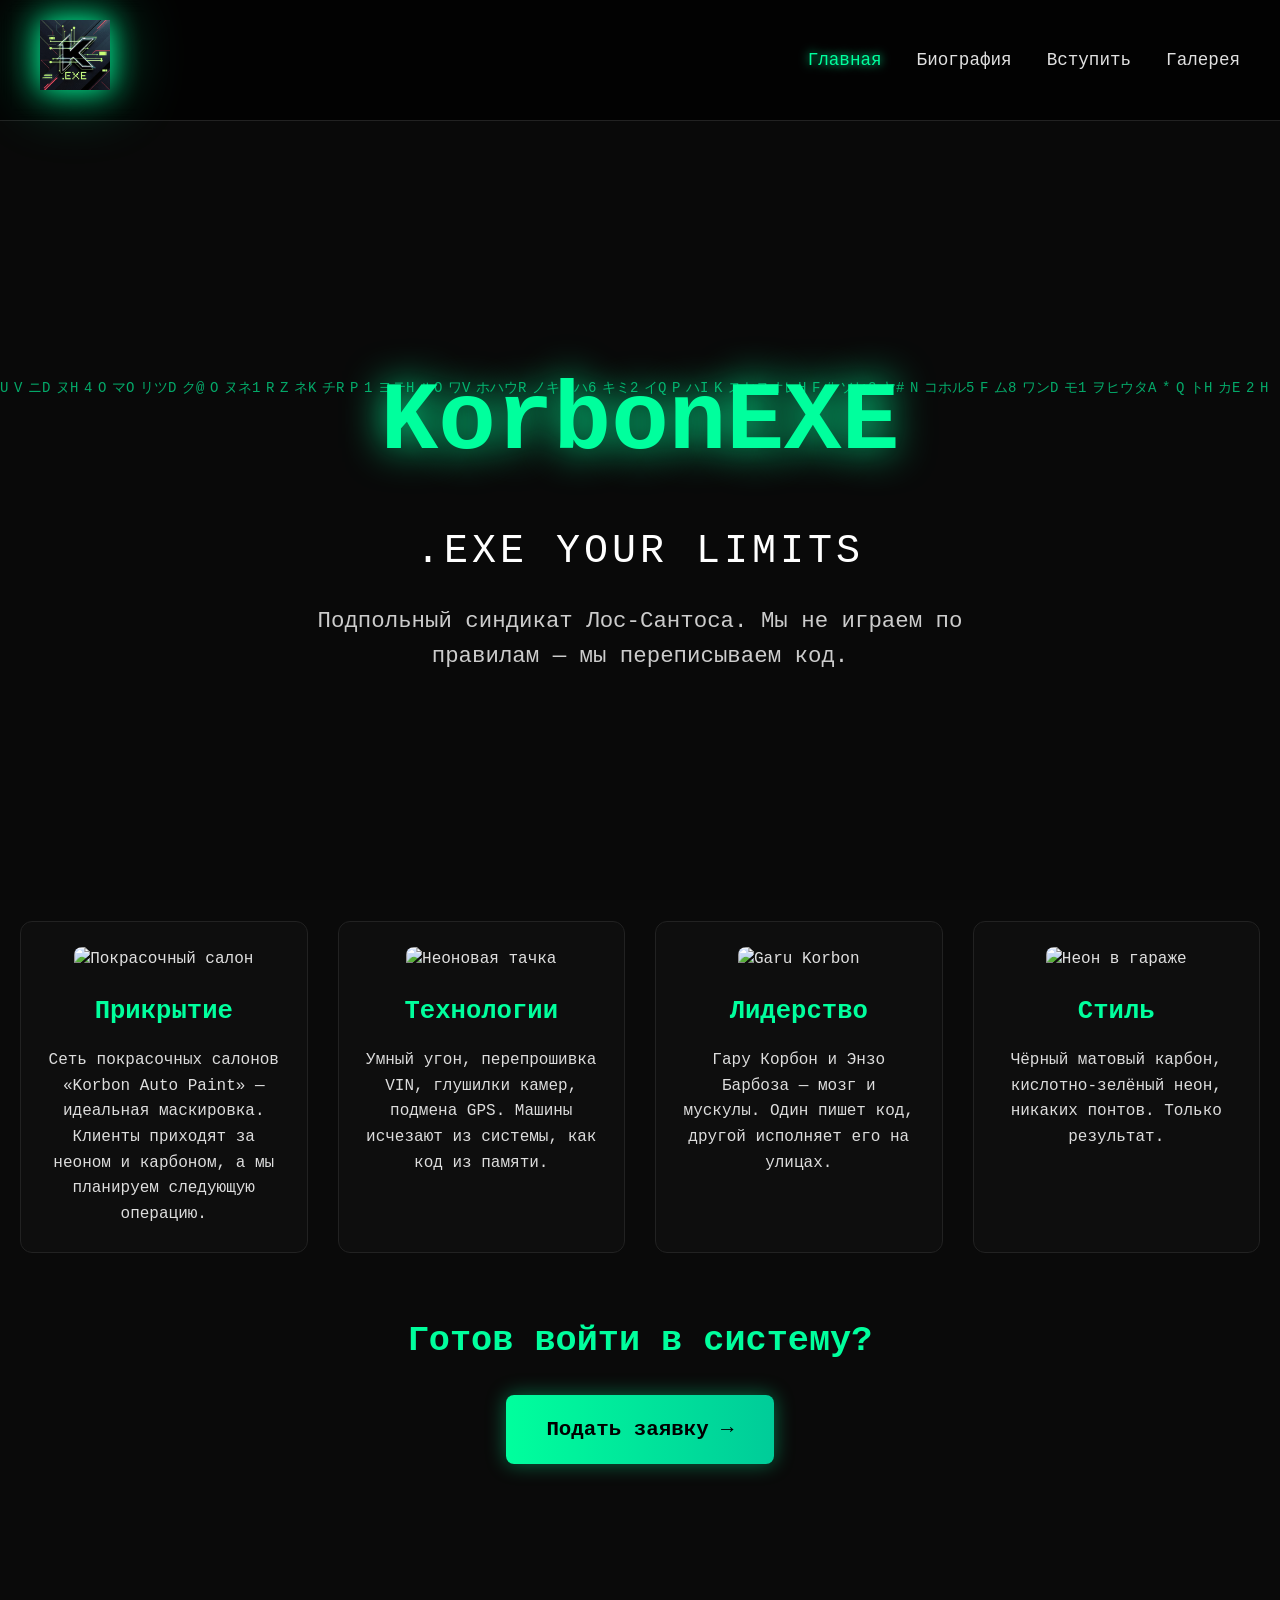
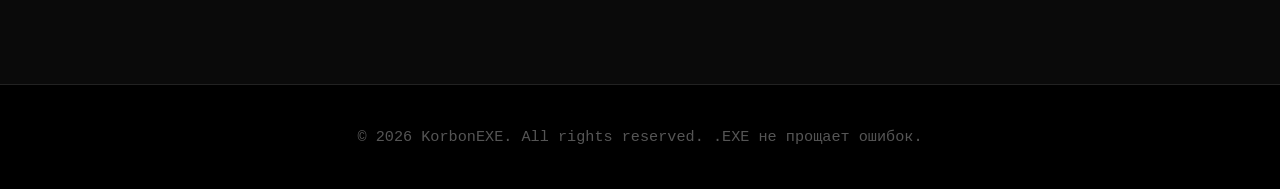
==== index.html @ c6afe2cf "Update index.html" ====
<!DOCTYPE html>
<html lang="ru">
<head>
  <meta charset="UTF-8">
  <meta name="viewport" content="width=device-width, initial-scale=1.0">
  <title>KorbonEXE — .EXE your limits</title>
  <link rel="stylesheet" href="style.css">
</head>
<body>
  <canvas id="matrix-canvas"></canvas>

  <header>
    <nav class="navbar">
      <div class="logo-container">
        <img src="logo.jpg" alt="KorbonEXE Logo">
      </div>
      <ul>
        <li><a href="index.html" class="active">Главная</a></li>
        <li><a href="about.html">Биография</a></li>
        <li><a href="join.html">Вступить</a></li>
        <li><a href="gallery.html">Галерея</a></li>
      </ul>
    </nav>
  </header>

  <!-- Hero секция с анимированным логотипом и слоганом -->
  <section class="hero">
    <div class="hero-content fade-in">
      <h1 class="hero-title">KorbonEXE</h1>
      <p class="hero-tagline">.EXE YOUR LIMITS</p>
      <p class="hero-subtitle">Подпольный синдикат Лос-Сантоса. Мы не играем по правилам — мы переписываем код.</p>
    </div>
  </section>

  <!-- Информационные блоки -->
  <section class="container main-info">
    <div class="info-grid">
      <div class="info-card fade-in">
        <img src="https://static.wikia.nocookie.net/gtawiki/images/7/77/LosSantosCustoms-GTAV-Interior01.jpg/revision/latest?cb=20150608134058" alt="Покрасочный салон" class="info-img">
        <h3>Прикрытие</h3>
        <p>Сеть покрасочных салонов «Korbon Auto Paint» — идеальная маскировка. Клиенты приходят за неоном и карбоном, а мы планируем следующую операцию.</p>
      </div>

      <div class="info-card fade-in">
        <img src="https://i.ytimg.com/vi/KUPeCj2IgzA/maxresdefault.jpg" alt="Неоновая тачка" class="info-img">
        <h3>Технологии</h3>
        <p>Умный угон, перепрошивка VIN, глушилки камер, подмена GPS. Машины исчезают из системы, как код из памяти.</p>
      </div>

      <div class="info-card fade-in">
        <img src="https://static.wikia.nocookie.net/gtawiki/images/2/2a/LesterCrest-GTAV.png/revision/latest?cb=20130516193052" alt="Garu Korbon" class="info-img">
        <h3>Лидерство</h3>
        <p>Гару Корбон и Энзо Барбоза — мозг и мускулы. Один пишет код, другой исполняет его на улицах.</p>
      </div>

      <div class="info-card fade-in">
        <img src="https://img.gta5-mods.com/q95/images/custom-neons/520b08-GTA5_2015-08-30_18-36-43-91.jpg" alt="Неон в гараже" class="info-img">
        <h3>Стиль</h3>
        <p>Чёрный матовый карбон, кислотно-зелёный неон, никаких понтов. Только результат.</p>
      </div>
    </div>

    <div class="call-to-action fade-in">
      <h3>Готов войти в систему?</h3>
      <a href="join.html" class="cta-btn">Подать заявку →</a>
    </div>
  </section>

  <footer>
    <p>© 2026 KorbonEXE. All rights reserved. .EXE не прощает ошибок.</p>
  </footer>

  <script src="script.js"></script>
</body>
</html>
---- style.css ----
:root {
  --bg: #0a0a0a;
  --card: #111111;
  --text: #e0e0e0;
  --accent: #00ff9d;
  --danger: #ff2d55;
  --border: #222;
}

* {
  margin: 0;
  padding: 0;
  box-sizing: border-box;
}

body {
  background: var(--bg);
  color: var(--text);
  font-family: 'Courier New', Courier, monospace;
  line-height: 1.6;
  min-height: 100vh;
  overflow-x: hidden;
  position: relative;
}

#matrix-canvas {
  position: fixed;
  top: 0; left: 0;
  width: 100%;
  height: 100%;
  z-index: -2;
  opacity: 0.65;
  pointer-events: none;
}

/* Навигация */
.navbar {
  display: flex;
  justify-content: space-between;
  align-items: center;
  padding: 20px 40px;
  background: rgba(0,0,0,0.75);
  border-bottom: 1px solid var(--border);
  position: sticky;
  top: 0;
  z-index: 100;
  backdrop-filter: blur(8px);
}

.logo-container img {
  height: 70px;
  width: auto;
  filter: drop-shadow(0 0 15px #00ff9d) drop-shadow(0 0 30px rgba(0,255,157,0.4));
}

.navbar ul {
  list-style: none;
  display: flex;
  gap: 35px;
}

.navbar a {
  color: var(--text);
  text-decoration: none;
  font-size: 1.1rem;
}

.navbar a:hover,
.navbar a.active {
  color: var(--accent);
  text-shadow: 0 0 10px var(--accent);
}

/* Hero (главная страница) */
.hero {
  text-align: center;
  padding: 180px 20px 120px;
  min-height: 80vh;
  display: flex;
  align-items: center;
  justify-content: center;
}

.hero-content {
  max-width: 900px;
}

.hero-title {
  font-size: 6rem;
  color: var(--accent);
  text-shadow: 0 0 40px var(--accent);
  margin-bottom: 20px;
  animation: glowPulse 4s ease-in-out infinite;
}

.hero-tagline {
  font-size: 2.5rem;
  color: #fff;
  margin-bottom: 20px;
  letter-spacing: 4px;
}

.hero-subtitle {
  font-size: 1.4rem;
  color: #ccc;
  max-width: 700px;
  margin: 0 auto;
}

/* Информационные карточки (главная) */
.main-info {
  padding: 80px 20px;
}

.info-grid {
  display: grid;
  grid-template-columns: repeat(auto-fit, minmax(280px, 1fr));
  gap: 30px;
  margin-bottom: 60px;
}

.info-card {
  background: rgba(17,17,17,0.7);
  border-radius: 12px;
  padding: 25px;
  border: 1px solid #222;
  text-align: center;
  transition: all 0.4s ease;
}

.info-card:hover {
  transform: translateY(-15px);
  box-shadow: 0 20px 50px rgba(0,255,157,0.2);
  border-color: var(--accent);
}

.info-img {
  width: 100%;
  height: 180px;
  object-fit: cover;
  border-radius: 8px;
  margin-bottom: 20px;
  transition: all 0.4s ease;
}

.info-card:hover .info-img {
  transform: scale(1.08);
  box-shadow: 0 0 25px rgba(0,255,157,0.4);
}

.info-card h3 {
  color: var(--accent);
  margin-bottom: 15px;
  font-size: 1.6rem;
}

.info-card p {
  color: #ddd;
  font-size: 1rem;
}

/* Кнопка призыва к действию */
.call-to-action {
  text-align: center;
  margin: 60px 0;
}

.call-to-action h3 {
  font-size: 2.2rem;
  margin-bottom: 25px;
  color: var(--accent);
}

.cta-btn {
  display: inline-block;
  padding: 18px 40px;
  background: linear-gradient(90deg, var(--accent), #00cc99);
  color: #000;
  font-size: 1.3rem;
  font-weight: bold;
  border-radius: 8px;
  text-decoration: none;
  transition: all 0.4s ease;
  box-shadow: 0 0 20px rgba(0,255,157,0.4);
}

.cta-btn:hover {
  transform: translateY(-5px);
  box-shadow: 0 0 40px rgba(0,255,157,0.7);
}

/* Биография (about.html) */
.bio-wrapper {
  background: rgba(0, 0, 0, 0.82);
  backdrop-filter: blur(10px);
  padding: 50px;
  border-radius: 16px;
  border: 1px solid rgba(0, 255, 157, 0.12);
  box-shadow: 0 15px 50px rgba(0, 0, 0, 0.9);
  margin: 40px 0;
}

/* Фото персонажей с анимацией */
.character-img {
  float: right;
  margin: 0 0 20px 25px;
  width: 220px;
  border-radius: 10px;
  border: 2px solid #222;
  box-shadow: 0 0 20px rgba(0,255,157,0.25);
  transition: all 0.4s ease;
}

.character-img:hover {
  transform: scale(1.08) rotate(2deg);
  box-shadow: 0 0 40px rgba(0,255,157,0.6);
  border-color: var(--accent);
}

.character-img.small {
  width: 140px;
  margin: 0 15px 15px 0;
  float: none;
  display: block;
  margin: 15px auto;
}

/* Сетка команды */
.team-grid {
  display: grid;
  grid-template-columns: repeat(auto-fit, minmax(220px, 1fr));
  gap: 30px;
  margin: 40px 0;
}

.team-member {
  text-align: center;
  background: rgba(17,17,17,0.6);
  padding: 20px;
  border-radius: 10px;
  border: 1px solid #222;
  transition: all 0.3s ease;
}

.team-member:hover {
  transform: translateY(-8px);
  box-shadow: 0 15px 40px rgba(0,255,157,0.2);
  border-color: var(--accent);
}

/* Форма (join.html) */
.join-section {
  padding: 80px 20px;
  max-width: 900px;
}

.join-header {
  text-align: center;
  margin-bottom: 50px;
}

.join-header h2 {
  font-size: 3.2rem;
  margin-bottom: 15px;
}

.subtitle {
  font-size: 1.3rem;
  color: #aaa;
  max-width: 700px;
  margin: 0 auto;
}

.join-requirements {
  background: rgba(17,17,17,0.6);
  padding: 25px;
  border-radius: 10px;
  border: 1px solid #222;
  margin-bottom: 40px;
}

.join-requirements h3 {
  color: var(--accent);
  margin-bottom: 15px;
}

.join-requirements ul {
  list-style: none;
  padding-left: 0;
}

.join-requirements li {
  margin: 10px 0;
  padding-left: 25px;
  position: relative;
}

.join-requirements li::before {
  content: "→";
  color: var(--accent);
  position: absolute;
  left: 0;
}

.enhanced-form {
  background: linear-gradient(135deg, #0f0f0f 0%, #0a0a0a 100%);
  padding: 45px;
  border-radius: 12px;
  border: 1px solid #1a1a1a;
  box-shadow: 0 15px 40px rgba(0,0,0,0.7);
  max-width: 700px;
  margin: 40px auto;
}

.form-group {
  margin-bottom: 45px;
  transition: all 0.3s ease;
}

.form-group:hover {
  background: rgba(0,255,157,0.03);
  border-radius: 8px;
  padding: 10px;
  box-shadow: 0 0 15px rgba(0,255,157,0.1);
}

.form-group label {
  display: block;
  margin-bottom: 10px;
  color: #aaa;
  font-size: 1.05rem;
  font-weight: bold;
  transition: all 0.3s ease;
}

.form-group:hover label {
  color: var(--accent);
  text-shadow: 0 0 8px rgba(0,255,157,0.5);
}

.form-group input,
.form-group textarea,
.form-group select {
  width: 100%;
  padding: 14px 16px;
  background: #0d0d0d;
  border: 1px solid #222;
  border-radius: 6px;
  color: var(--text);
  font-size: 1.05rem;
}

.form-group input:focus,
.form-group textarea:focus,
.form-group select:focus {
  border-color: var(--accent);
  box-shadow: 0 0 0 3px rgba(0,255,157,0.2);
  background: #111;
}

.submit-btn {
  width: 100%;
  padding: 16px;
  background: linear-gradient(90deg, var(--accent), #00cc99);
  color: #000;
  border: none;
  border-radius: 8px;
  font-size: 1.2rem;
  font-weight: bold;
  cursor: pointer;
  display: flex;
  align-items: center;
  justify-content: center;
  gap: 12px;
}

.captcha-group {
  margin: 30px 0;
  text-align: center;
}

.form-message {
  margin-top: 20px;
  padding: 15px;
  border-radius: 8px;
  text-align: center;
  font-weight: bold;
}

.form-message.success {
  background: rgba(0,255,157,0.15);
  color: #00ff9d;
  border: 1px solid #00ff9d;
}

.form-message.error {
  background: rgba(255,45,85,0.15);
  color: #ff2d55;
  border: 1px solid #ff2d55;
}

.hidden {
  display: none;
}

/* Footer */
footer {
  text-align: center;
  padding: 40px 20px;
  background: #000;
  border-top: 1px solid var(--border);
  margin-top: 80px;
  color: #555;
  font-size: 0.95rem;
  position: relative;
  z-index: 5;
}

/* Анимации */
@keyframes glowPulse {
  0%, 100% { text-shadow: 0 0 30px var(--accent); }
  50% { text-shadow: 0 0 60px var(--accent), 0 0 80px rgba(0,255,157,0.6); }
}

.fade-in {
  opacity: 0;
  transform: translateY(30px);
  transition: opacity 0.9s ease-out, transform 0.9s ease-out;
}

.fade-in.visible {
  opacity: 1;
  transform: translateY(0);
}
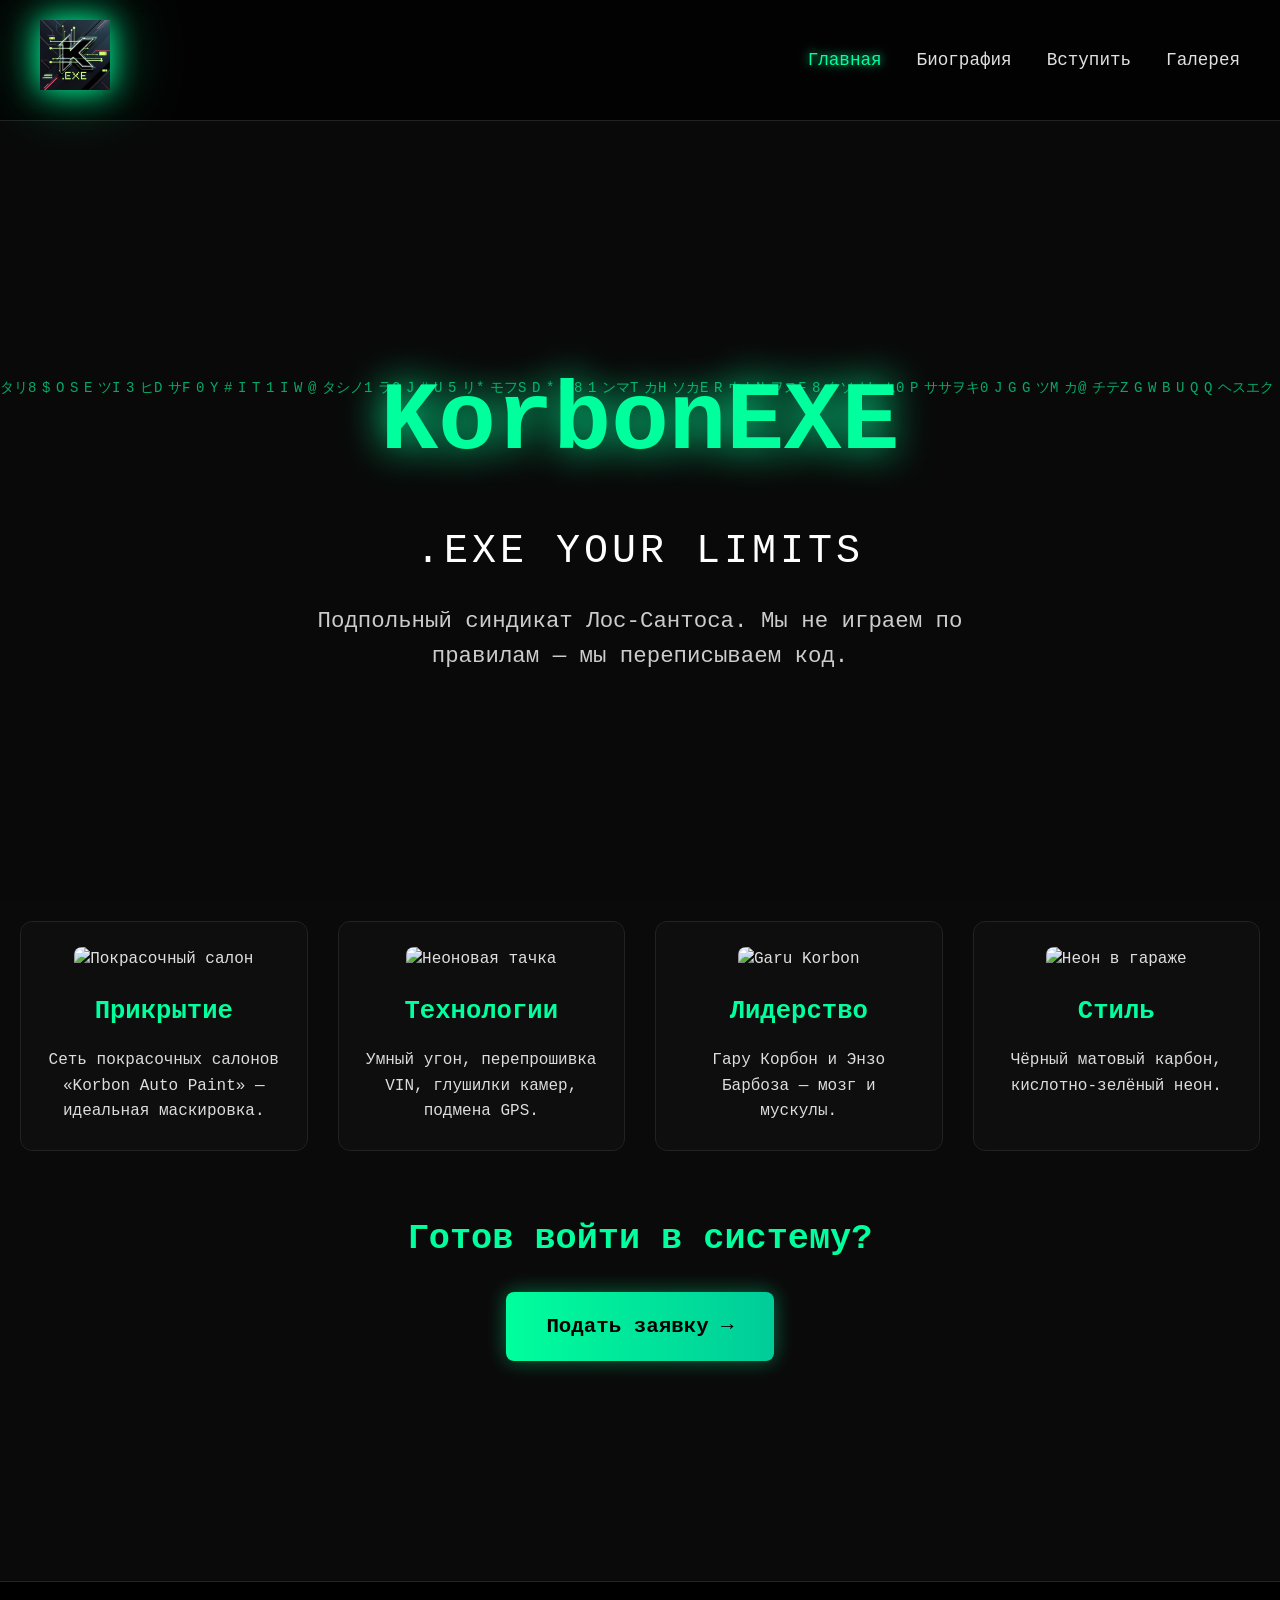
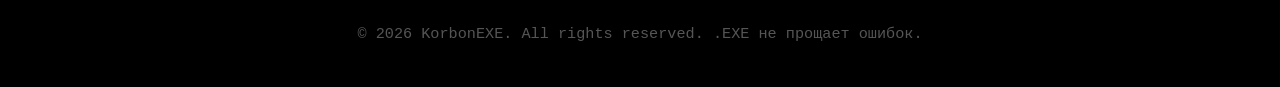
==== commit aa62d455: "Update index.html" ====
--- a/index.html
+++ b/index.html
@@ -4,6 +4,7 @@
   <meta charset="UTF-8">
   <meta name="viewport" content="width=device-width, initial-scale=1.0">
   <title>KorbonEXE — .EXE your limits</title>
+  <link rel="icon" href="/favicon.ico" type="image/x-icon">
   <link rel="stylesheet" href="style.css">
 </head>
 <body>
@@ -12,7 +13,7 @@
   <header>
     <nav class="navbar">
       <div class="logo-container">
-        <img src="logo.jpg" alt="KorbonEXE Logo">
+        <img src="/logo.jpg" alt="KorbonEXE">
       </div>
       <ul>
         <li><a href="index.html" class="active">Главная</a></li>
@@ -23,7 +24,6 @@
     </nav>
   </header>
 
-  <!-- Hero секция с анимированным логотипом и слоганом -->
   <section class="hero">
     <div class="hero-content fade-in">
       <h1 class="hero-title">KorbonEXE</h1>
@@ -32,31 +32,30 @@
     </div>
   </section>
 
-  <!-- Информационные блоки -->
   <section class="container main-info">
     <div class="info-grid">
       <div class="info-card fade-in">
         <img src="https://static.wikia.nocookie.net/gtawiki/images/7/77/LosSantosCustoms-GTAV-Interior01.jpg/revision/latest?cb=20150608134058" alt="Покрасочный салон" class="info-img">
         <h3>Прикрытие</h3>
-        <p>Сеть покрасочных салонов «Korbon Auto Paint» — идеальная маскировка. Клиенты приходят за неоном и карбоном, а мы планируем следующую операцию.</p>
+        <p>Сеть покрасочных салонов «Korbon Auto Paint» — идеальная маскировка.</p>
       </div>
 
       <div class="info-card fade-in">
         <img src="https://i.ytimg.com/vi/KUPeCj2IgzA/maxresdefault.jpg" alt="Неоновая тачка" class="info-img">
         <h3>Технологии</h3>
-        <p>Умный угон, перепрошивка VIN, глушилки камер, подмена GPS. Машины исчезают из системы, как код из памяти.</p>
+        <p>Умный угон, перепрошивка VIN, глушилки камер, подмена GPS.</p>
       </div>
 
       <div class="info-card fade-in">
         <img src="https://static.wikia.nocookie.net/gtawiki/images/2/2a/LesterCrest-GTAV.png/revision/latest?cb=20130516193052" alt="Garu Korbon" class="info-img">
         <h3>Лидерство</h3>
-        <p>Гару Корбон и Энзо Барбоза — мозг и мускулы. Один пишет код, другой исполняет его на улицах.</p>
+        <p>Гару Корбон и Энзо Барбоза — мозг и мускулы.</p>
       </div>
 
       <div class="info-card fade-in">
         <img src="https://img.gta5-mods.com/q95/images/custom-neons/520b08-GTA5_2015-08-30_18-36-43-91.jpg" alt="Неон в гараже" class="info-img">
         <h3>Стиль</h3>
-        <p>Чёрный матовый карбон, кислотно-зелёный неон, никаких понтов. Только результат.</p>
+        <p>Чёрный матовый карбон, кислотно-зелёный неон.</p>
       </div>
     </div>
 
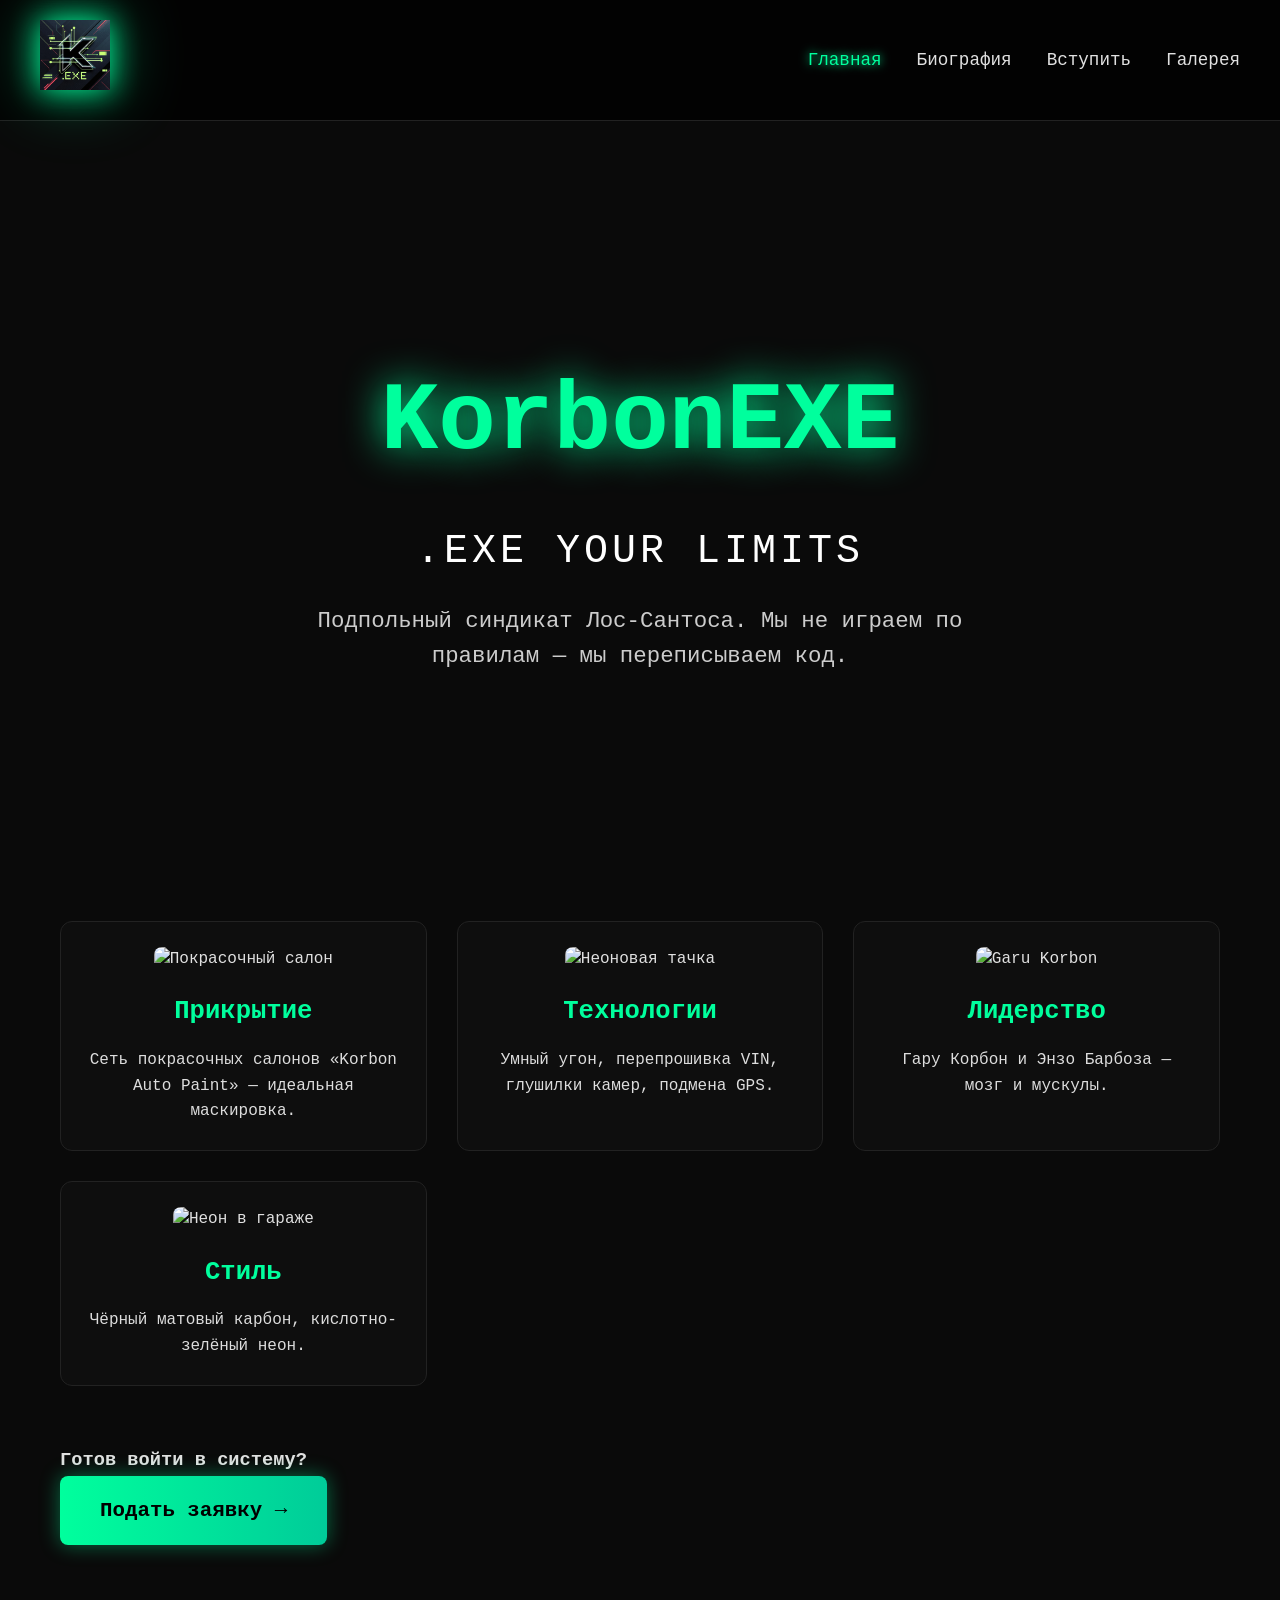
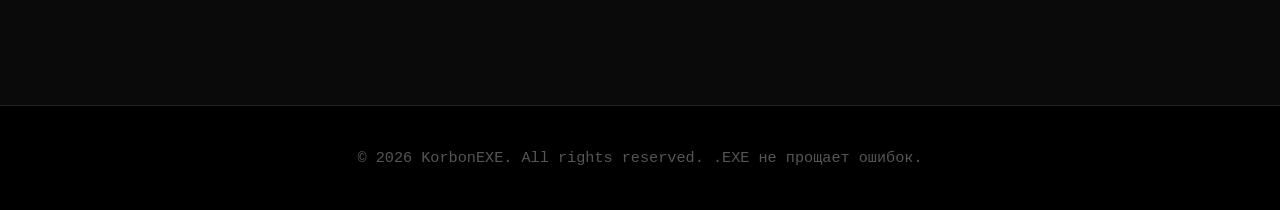
==== commit 64a8fb41: "Update index.html" ====
--- a/index.html
+++ b/index.html
@@ -4,7 +4,7 @@
   <meta charset="UTF-8">
   <meta name="viewport" content="width=device-width, initial-scale=1.0">
   <title>KorbonEXE — .EXE your limits</title>
-  <link rel="icon" href="/favicon.ico" type="image/x-icon">
+  <link rel="icon" href="favicon.ico" type="image/x-icon">
   <link rel="stylesheet" href="style.css">
 </head>
 <body>
@@ -13,7 +13,7 @@
   <header>
     <nav class="navbar">
       <div class="logo-container">
-        <img src="/logo.jpg" alt="KorbonEXE">
+        <img src="logo.jpg" alt="KorbonEXE">
       </div>
       <ul>
         <li><a href="index.html" class="active">Главная</a></li>
--- a/style.css
+++ b/style.css
@@ -51,6 +51,12 @@
   height: 70px;
   width: auto;
   filter: drop-shadow(0 0 15px #00ff9d) drop-shadow(0 0 30px rgba(0,255,157,0.4));
+  transition: all 0.4s ease;
+}
+
+.logo-container:hover img {
+  filter: drop-shadow(0 0 30px #00ff9d) drop-shadow(0 0 60px rgba(0,204,255,0.7));
+  transform: scale(1.05);
 }
 
 .navbar ul {
@@ -71,7 +77,25 @@
   text-shadow: 0 0 10px var(--accent);
 }
 
-/* Hero (главная страница) */
+/* Контент */
+.container {
+  max-width: 1200px;
+  margin: 0 auto;
+  padding: 0 25px;
+  position: relative;
+  z-index: 5;
+}
+
+h2 {
+  color: var(--accent);
+  font-size: 2.6rem;
+  margin: 50px 0 25px;
+  border-left: 6px solid var(--accent);
+  padding-left: 18px;
+  text-shadow: 0 0 15px rgba(0,255,157,0.4);
+}
+
+/* Hero (главная) */
 .hero {
   text-align: center;
   padding: 180px 20px 120px;
@@ -107,7 +131,7 @@
   margin: 0 auto;
 }
 
-/* Информационные карточки (главная) */
+/* Информационные карточки */
 .main-info {
   padding: 80px 20px;
 }
@@ -159,18 +183,7 @@
   font-size: 1rem;
 }
 
-/* Кнопка призыва к действию */
-.call-to-action {
-  text-align: center;
-  margin: 60px 0;
-}
-
-.call-to-action h3 {
-  font-size: 2.2rem;
-  margin-bottom: 25px;
-  color: var(--accent);
-}
-
+/* Кнопка призыва */
 .cta-btn {
   display: inline-block;
   padding: 18px 40px;
@@ -189,7 +202,7 @@
   box-shadow: 0 0 40px rgba(0,255,157,0.7);
 }
 
-/* Биография (about.html) */
+/* Биография */
 .bio-wrapper {
   background: rgba(0, 0, 0, 0.82);
   backdrop-filter: blur(10px);
@@ -200,7 +213,6 @@
   margin: 40px 0;
 }
 
-/* Фото персонажей с анимацией */
 .character-img {
   float: right;
   margin: 0 0 20px 25px;
@@ -225,7 +237,6 @@
   margin: 15px auto;
 }
 
-/* Сетка команды */
 .team-grid {
   display: grid;
   grid-template-columns: repeat(auto-fit, minmax(220px, 1fr));
@@ -248,7 +259,7 @@
   border-color: var(--accent);
 }
 
-/* Форма (join.html) */
+/* Форма */
 .join-section {
   padding: 80px 20px;
   max-width: 900px;
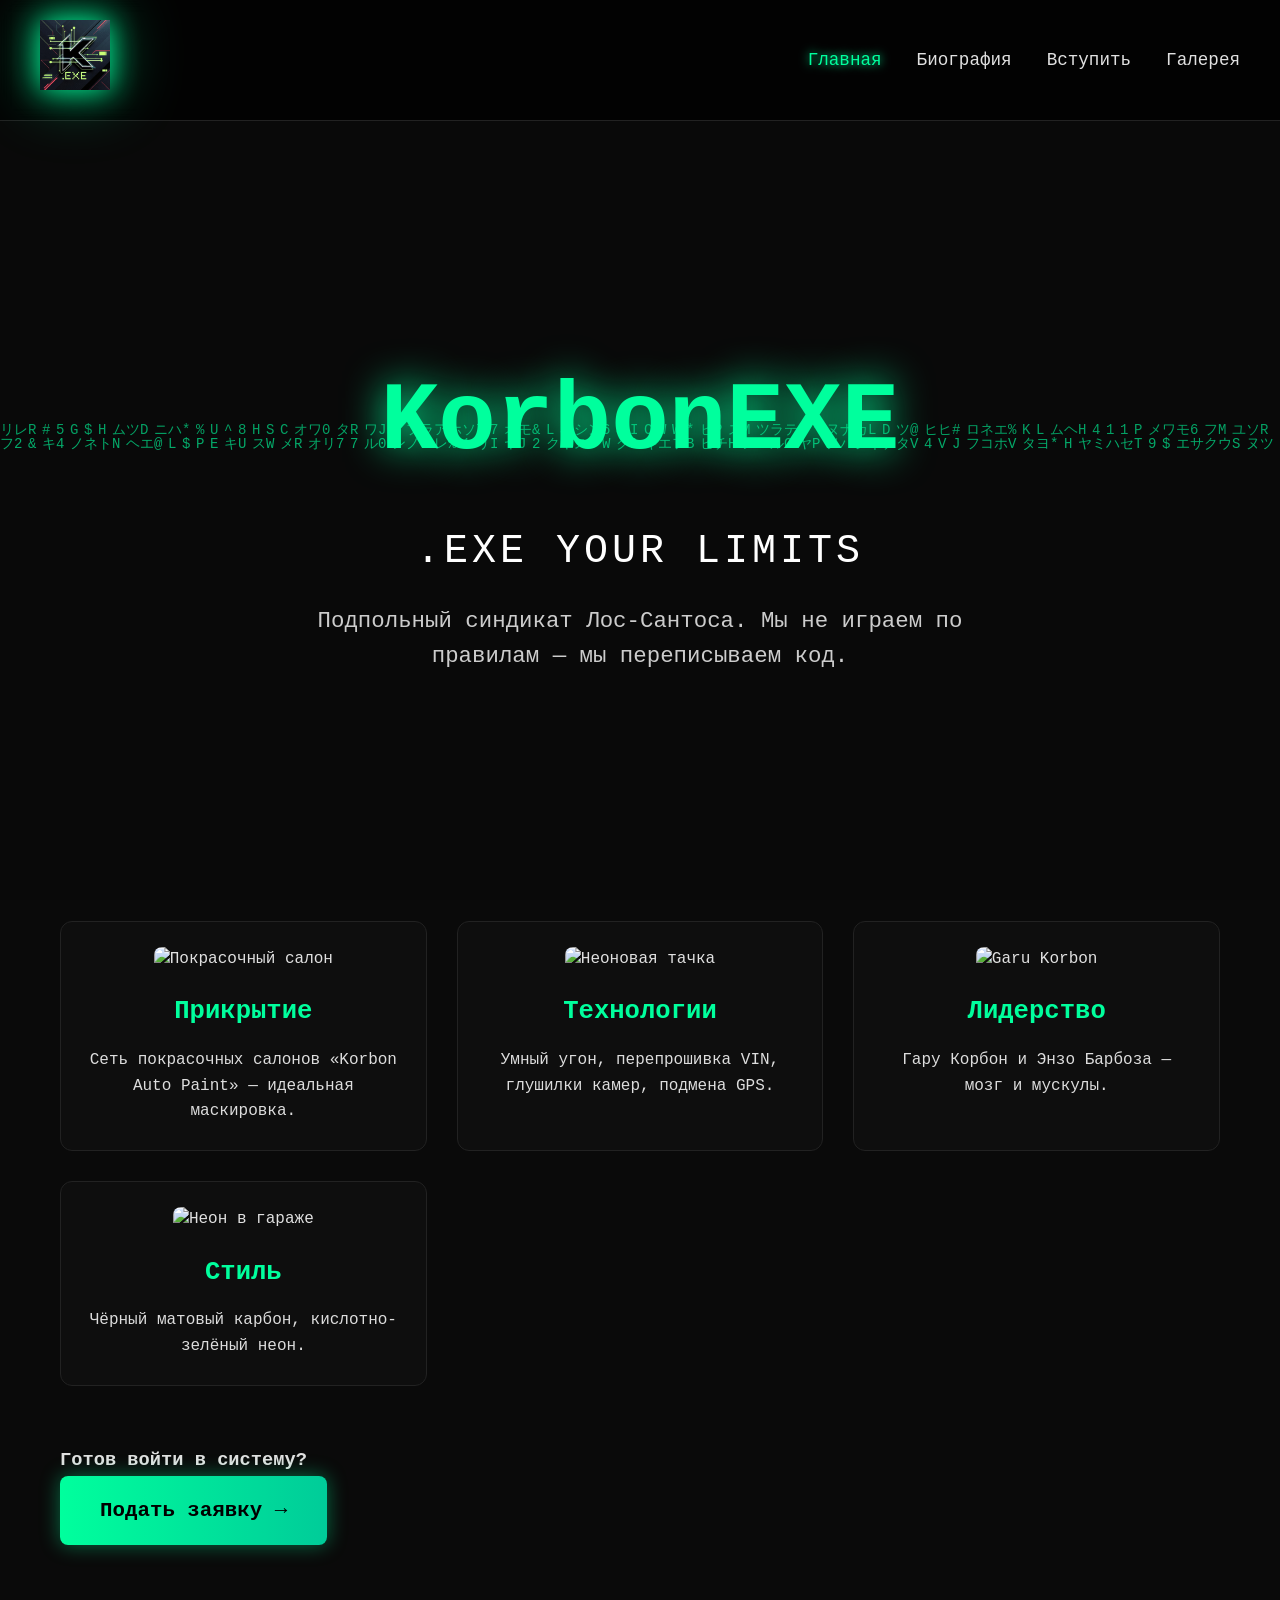
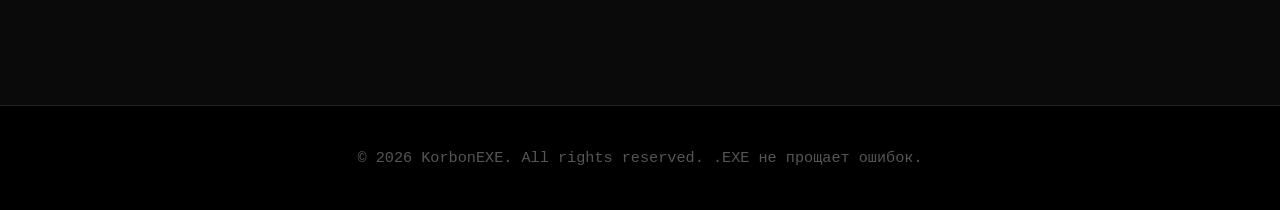
==== commit 17513002: "Update index.html" ====
--- a/index.html
+++ b/index.html
@@ -4,7 +4,7 @@
   <meta charset="UTF-8">
   <meta name="viewport" content="width=device-width, initial-scale=1.0">
   <title>KorbonEXE — .EXE your limits</title>
-  <link rel="icon" href="favicon.ico" type="image/x-icon">
+  <link rel="icon" href="favicon.png" type="image/x-icon">
   <link rel="stylesheet" href="style.css">
 </head>
 <body>
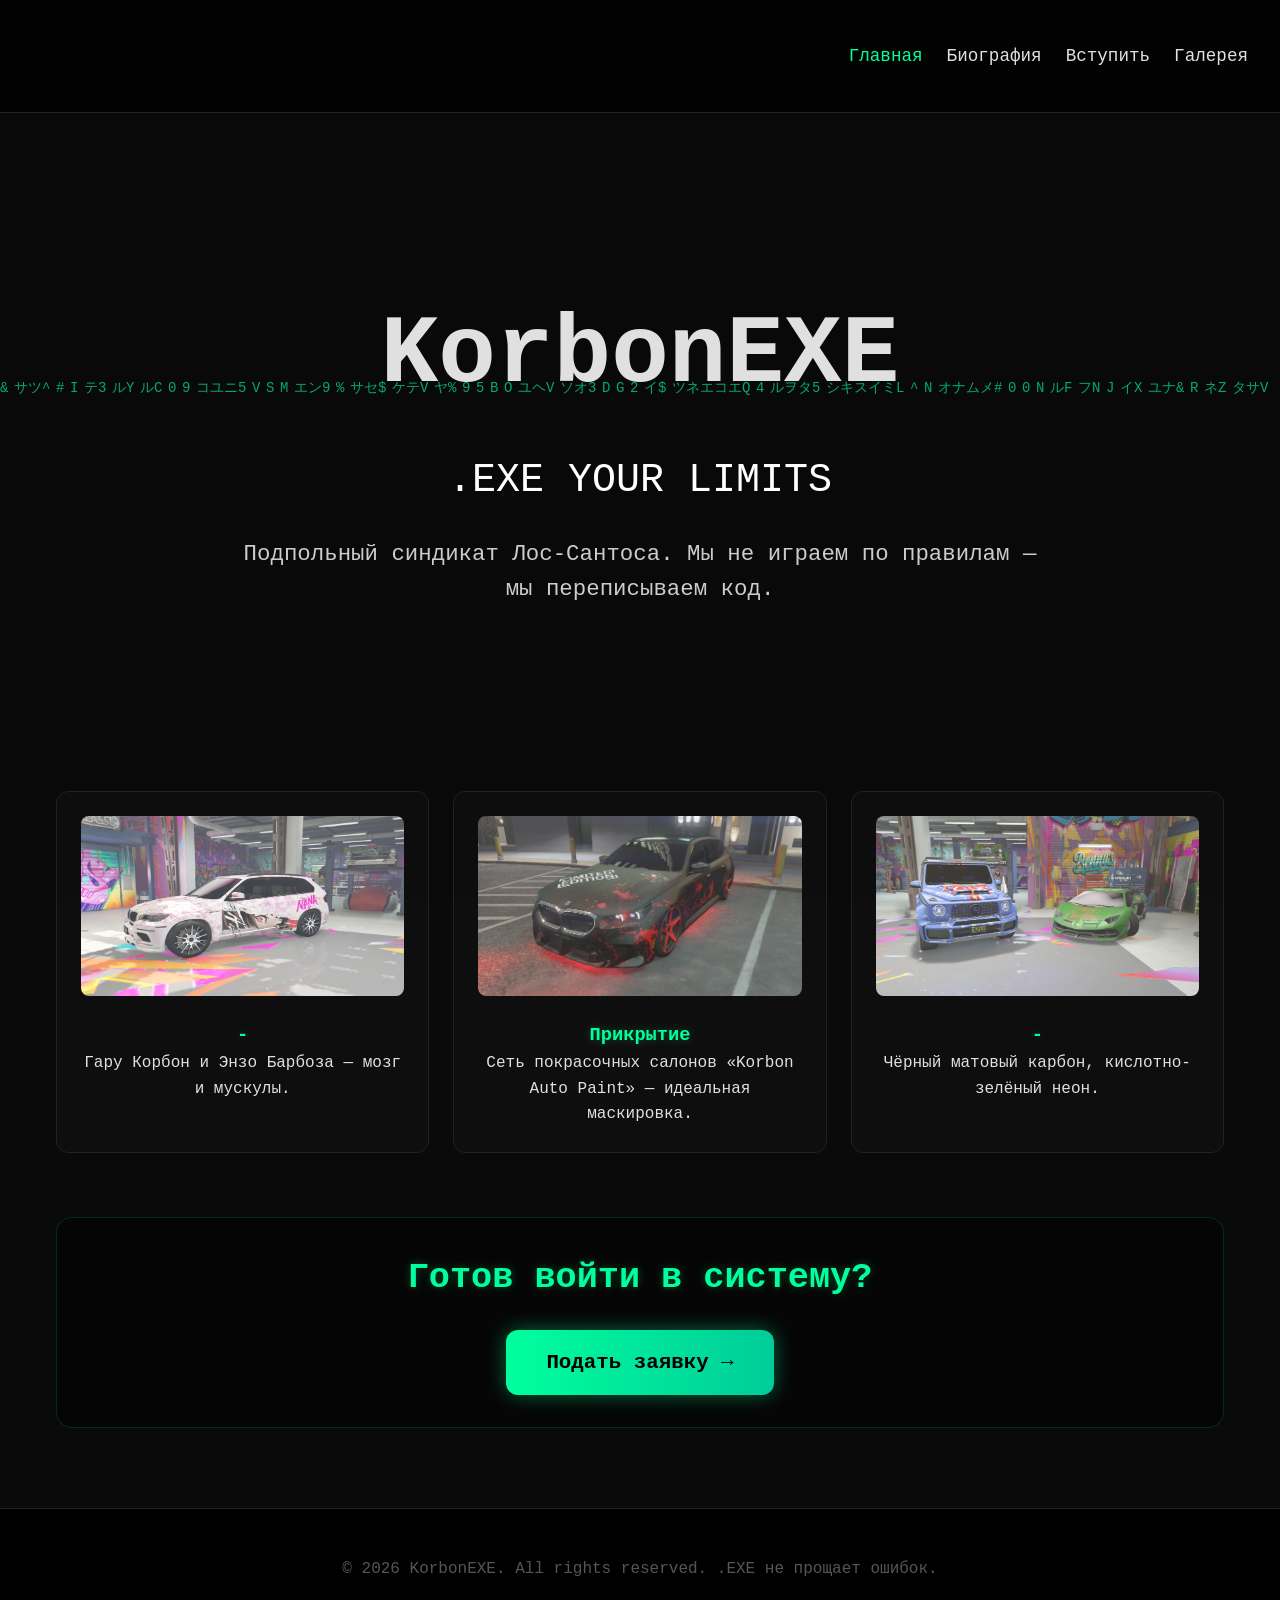
==== commit 487aee4a: "Add files via upload" ====
--- a/index.html
+++ b/index.html
@@ -13,7 +13,14 @@
   <header>
     <nav class="navbar">
       <div class="logo-container">
-        <img src="logo.jpg" alt="KorbonEXE">
+<video 
+        src="logo-video.mp4" 
+        autoplay 
+        loop 
+        muted 
+        playsinline 
+        alt="KorbonEXE Logo Animation"
+      ></video>
       </div>
       <ul>
         <li><a href="index.html" class="active">Главная</a></li>
@@ -35,34 +42,28 @@
   <section class="container main-info">
     <div class="info-grid">
       <div class="info-card fade-in">
-        <img src="https://static.wikia.nocookie.net/gtawiki/images/7/77/LosSantosCustoms-GTAV-Interior01.jpg/revision/latest?cb=20150608134058" alt="Покрасочный салон" class="info-img">
+        <img src="car.png" alt="Покрасочный салон" class="info-img">
+        <h3>-</h3>
+        <p>Гару Корбон и Энзо Барбоза — мозг и мускулы.</</p>
+      </div>
+
+      <div class="info-card fade-in">
+        <img src="car3.png" alt="Garu Korbon" class="info-img">
         <h3>Прикрытие</h3>
         <p>Сеть покрасочных салонов «Korbon Auto Paint» — идеальная маскировка.</p>
       </div>
 
       <div class="info-card fade-in">
-        <img src="https://i.ytimg.com/vi/KUPeCj2IgzA/maxresdefault.jpg" alt="Неоновая тачка" class="info-img">
-        <h3>Технологии</h3>
-        <p>Умный угон, перепрошивка VIN, глушилки камер, подмена GPS.</p>
-      </div>
-
-      <div class="info-card fade-in">
-        <img src="https://static.wikia.nocookie.net/gtawiki/images/2/2a/LesterCrest-GTAV.png/revision/latest?cb=20130516193052" alt="Garu Korbon" class="info-img">
-        <h3>Лидерство</h3>
-        <p>Гару Корбон и Энзо Барбоза — мозг и мускулы.</p>
-      </div>
-
-      <div class="info-card fade-in">
-        <img src="https://img.gta5-mods.com/q95/images/custom-neons/520b08-GTA5_2015-08-30_18-36-43-91.jpg" alt="Неон в гараже" class="info-img">
-        <h3>Стиль</h3>
+        <img src="car2.png" alt="Неон в гараже" class="info-img">
+        <h3>-</h3>
         <p>Чёрный матовый карбон, кислотно-зелёный неон.</p>
       </div>
     </div>
 
-    <div class="call-to-action fade-in">
-      <h3>Готов войти в систему?</h3>
-      <a href="join.html" class="cta-btn">Подать заявку →</a>
-    </div>
+    <div class="call-to-action center-cta fade-in">
+  <h3>Готов войти в систему?</h3>
+  <a href="join.html" class="cta-btn pulse-btn">Подать заявку →</a>
+</div>
   </section>
 
   <footer>
--- a/style.css
+++ b/style.css
@@ -1,9 +1,8 @@
 :root {
   --bg: #0a0a0a;
-  --card: #111111;
+  --card: #111;
   --text: #e0e0e0;
   --accent: #00ff9d;
-  --danger: #ff2d55;
   --border: #222;
 }
 
@@ -20,12 +19,11 @@
   line-height: 1.6;
   min-height: 100vh;
   overflow-x: hidden;
-  position: relative;
 }
 
 #matrix-canvas {
   position: fixed;
-  top: 0; left: 0;
+  inset: 0;
   width: 100%;
   height: 100%;
   z-index: -2;
@@ -33,12 +31,12 @@
   pointer-events: none;
 }
 
-/* Навигация */
+/* Шапка */
 .navbar {
   display: flex;
   justify-content: space-between;
   align-items: center;
-  padding: 20px 40px;
+  padding: 1rem 2rem;
   background: rgba(0,0,0,0.75);
   border-bottom: 1px solid var(--border);
   position: sticky;
@@ -47,331 +45,263 @@
   backdrop-filter: blur(8px);
 }
 
-.logo-container img {
-  height: 70px;
+.logo-container video {
+  height: 70px;               /* высота как была у картинки */
   width: auto;
-  filter: drop-shadow(0 0 15px #00ff9d) drop-shadow(0 0 30px rgba(0,255,157,0.4));
+  max-width: 250px;           /* если видео широкое — ограничь */
+  filter: drop-shadow(0 0 15px var(--accent)) drop-shadow(0 0 30px rgba(0,255,157,0.4));
   transition: all 0.4s ease;
-}
-
-.logo-container:hover img {
-  filter: drop-shadow(0 0 30px #00ff9d) drop-shadow(0 0 60px rgba(0,204,255,0.7));
+  object-fit: contain;        /* сохраняет пропорции */
+}
+
+.logo-container:hover video {
+  filter: drop-shadow(0 0 30px var(--accent)) drop-shadow(0 0 60px rgba(0,204,255,0.7));
   transform: scale(1.05);
 }
 
 .navbar ul {
+  display: flex;
+  gap: 1.5rem;
   list-style: none;
-  display: flex;
-  gap: 35px;
 }
 
 .navbar a {
   color: var(--text);
   text-decoration: none;
   font-size: 1.1rem;
+  transition: color .3s;
 }
 
 .navbar a:hover,
 .navbar a.active {
   color: var(--accent);
-  text-shadow: 0 0 10px var(--accent);
-}
-
-/* Контент */
+}
+
+/* Контейнер */
 .container {
   max-width: 1200px;
   margin: 0 auto;
-  padding: 0 25px;
-  position: relative;
-  z-index: 5;
-}
-
-h2 {
+  padding: 0 1rem;
+}
+
+/* Заголовки */
+h2, h3, h4 {
   color: var(--accent);
-  font-size: 2.6rem;
-  margin: 50px 0 25px;
-  border-left: 6px solid var(--accent);
-  padding-left: 18px;
-  text-shadow: 0 0 15px rgba(0,255,157,0.4);
-}
-
-/* Hero (главная) */
+  text-shadow: 0 0 10px rgba(0,255,157,.3);
+}
+
+/* Hero (index) */
 .hero {
   text-align: center;
-  padding: 180px 20px 120px;
-  min-height: 80vh;
+  padding: 8rem 1rem 6rem;
+  min-height: 70vh;
   display: flex;
   align-items: center;
   justify-content: center;
 }
 
-.hero-content {
-  max-width: 900px;
-}
-
 .hero-title {
-  font-size: 6rem;
-  color: var(--accent);
-  text-shadow: 0 0 40px var(--accent);
-  margin-bottom: 20px;
-  animation: glowPulse 4s ease-in-out infinite;
+  font-size: clamp(3.5rem, 10vw, 6rem);
+  margin-bottom: 1rem;
+  animation: glowPulse 5s infinite;
 }
 
 .hero-tagline {
-  font-size: 2.5rem;
+  font-size: clamp(1.8rem, 5vw, 2.5rem);
   color: #fff;
-  margin-bottom: 20px;
-  letter-spacing: 4px;
+  margin-bottom: 1.5rem;
 }
 
 .hero-subtitle {
-  font-size: 1.4rem;
+  font-size: clamp(1.1rem, 3vw, 1.4rem);
   color: #ccc;
-  max-width: 700px;
+  max-width: 800px;
   margin: 0 auto;
 }
 
-/* Информационные карточки */
-.main-info {
-  padding: 80px 20px;
-}
-
-.info-grid {
+/* Карточки и сетки */
+.info-grid, .founders-grid, .team-grid, .gallery-grid {
   display: grid;
   grid-template-columns: repeat(auto-fit, minmax(280px, 1fr));
-  gap: 30px;
-  margin-bottom: 60px;
-}
-
-.info-card {
-  background: rgba(17,17,17,0.7);
+  gap: 1.5rem;
+  margin: 3rem 0;
+}
+
+.info-card, .founder-card, .team-member, .gallery-item {
+  background: rgba(17,17,17,.7);
   border-radius: 12px;
-  padding: 25px;
+  padding: 1.5rem;
   border: 1px solid #222;
-  text-align: center;
-  transition: all 0.4s ease;
-}
-
-.info-card:hover {
-  transform: translateY(-15px);
-  box-shadow: 0 20px 50px rgba(0,255,157,0.2);
+  transition: all .4s;
+  text-align: center;
+}
+
+.info-card:hover, .founder-card:hover, .team-member:hover, .gallery-item:hover {
+  transform: translateY(-12px);
+  box-shadow: 0 15px 40px rgba(0,255,157,.2);
   border-color: var(--accent);
 }
 
-.info-img {
+.info-img, .character-img {
   width: 100%;
   height: 180px;
   object-fit: cover;
   border-radius: 8px;
-  margin-bottom: 20px;
-  transition: all 0.4s ease;
-}
-
-.info-card:hover .info-img {
+  margin-bottom: 1rem;
+  transition: transform .4s;
+}
+
+.info-card:hover .info-img, .founder-card:hover .character-img {
   transform: scale(1.08);
-  box-shadow: 0 0 25px rgba(0,255,157,0.4);
-}
-
-.info-card h3 {
-  color: var(--accent);
-  margin-bottom: 15px;
-  font-size: 1.6rem;
-}
-
-.info-card p {
-  color: #ddd;
-  font-size: 1rem;
-}
-
-/* Кнопка призыва */
-.cta-btn {
-  display: inline-block;
-  padding: 18px 40px;
-  background: linear-gradient(90deg, var(--accent), #00cc99);
-  color: #000;
-  font-size: 1.3rem;
-  font-weight: bold;
-  border-radius: 8px;
-  text-decoration: none;
-  transition: all 0.4s ease;
-  box-shadow: 0 0 20px rgba(0,255,157,0.4);
-}
-
-.cta-btn:hover {
-  transform: translateY(-5px);
-  box-shadow: 0 0 40px rgba(0,255,157,0.7);
 }
 
 /* Биография */
 .bio-wrapper {
-  background: rgba(0, 0, 0, 0.82);
-  backdrop-filter: blur(10px);
-  padding: 50px;
-  border-radius: 16px;
-  border: 1px solid rgba(0, 255, 157, 0.12);
-  box-shadow: 0 15px 50px rgba(0, 0, 0, 0.9);
-  margin: 40px 0;
-}
-
-.character-img {
-  float: right;
-  margin: 0 0 20px 25px;
-  width: 220px;
-  border-radius: 10px;
-  border: 2px solid #222;
-  box-shadow: 0 0 20px rgba(0,255,157,0.25);
-  transition: all 0.4s ease;
-}
-
-.character-img:hover {
-  transform: scale(1.08) rotate(2deg);
-  box-shadow: 0 0 40px rgba(0,255,157,0.6);
-  border-color: var(--accent);
-}
-
-.character-img.small {
-  width: 140px;
-  margin: 0 15px 15px 0;
-  float: none;
-  display: block;
-  margin: 15px auto;
-}
-
-.team-grid {
-  display: grid;
-  grid-template-columns: repeat(auto-fit, minmax(220px, 1fr));
-  gap: 30px;
-  margin: 40px 0;
-}
-
-.team-member {
-  text-align: center;
-  background: rgba(17,17,17,0.6);
-  padding: 20px;
-  border-radius: 10px;
-  border: 1px solid #222;
-  transition: all 0.3s ease;
-}
-
-.team-member:hover {
-  transform: translateY(-8px);
-  box-shadow: 0 15px 40px rgba(0,255,157,0.2);
-  border-color: var(--accent);
+  background: rgba(0,0,0,0.88);
+  backdrop-filter: blur(14px);
+  padding: 3.5rem;
+  border-radius: 20px;
+  border: 1px solid rgba(0,255,157,0.1);
+  box-shadow: 0 25px 70px #000;
+  margin: 3rem auto;
+  max-width: 1100px;
+}
+
+.bio-hero {
+  position: relative;
+  min-height: 60vh;
+  display: flex;
+  align-items: center;
+  justify-content: center;
+  text-align: center;
+  padding: 6rem 1rem;
+}
+
+.bio-hero::before {
+  content: '';
+  position: absolute;
+  inset: 0;
+  background: linear-gradient(to bottom, rgba(0,0,0,0.6), rgba(0,0,0,0.9));
+  z-index: 1;
+}
+
+.bio-hero-content {
+  position: relative;
+  z-index: 2;
+}
+
+.bio-hero h1 {
+  font-size: clamp(3rem, 8vw, 5.5rem);
+  margin-bottom: 1rem;
+}
+
+.bio-hero-tag {
+  font-size: clamp(1.8rem, 4vw, 2.8rem);
+  color: #fff;
+  margin-bottom: 1.5rem;
+}
+
+.bio-hero-text {
+  font-size: 1.3rem;
+  color: #ddd;
+  max-width: 800px;
+  margin: 0 auto;
+}
+
+/* Таймлайн */
+.timeline {
+  position: relative;
+  max-width: 1000px;
+  margin: 3rem auto;
+}
+
+.timeline::before {
+  content: '';
+  position: absolute;
+  width: 3px;
+  background: var(--accent);
+  top: 0;
+  bottom: 0;
+  left: 50%;
+  transform: translateX(-50%);
+}
+
+.timeline-item {
+  padding: 1.5rem 2rem;
+  position: relative;
+  width: 50%;
+}
+
+.timeline-item.reverse { left: 50%; }
+
+.timeline-dot {
+  position: absolute;
+  width: 18px;
+  height: 18px;
+  background: var(--accent);
+  border: 3px solid #000;
+  border-radius: 50%;
+  top: 2rem;
+  box-shadow: 0 0 15px var(--accent);
+}
+
+.timeline-item.reverse .timeline-dot { right: -9px; }
+.timeline-item .timeline-dot { left: -9px; }
+
+.timeline-content {
+  background: rgba(17,17,17,.8);
+  padding: 1.5rem;
+  border-radius: 12px;
+  border: 1px solid #333;
 }
 
 /* Форма */
-.join-section {
-  padding: 80px 20px;
-  max-width: 900px;
-}
-
-.join-header {
-  text-align: center;
-  margin-bottom: 50px;
-}
-
-.join-header h2 {
-  font-size: 3.2rem;
-  margin-bottom: 15px;
-}
-
-.subtitle {
-  font-size: 1.3rem;
-  color: #aaa;
-  max-width: 700px;
-  margin: 0 auto;
-}
-
-.join-requirements {
-  background: rgba(17,17,17,0.6);
-  padding: 25px;
-  border-radius: 10px;
-  border: 1px solid #222;
-  margin-bottom: 40px;
-}
-
-.join-requirements h3 {
-  color: var(--accent);
-  margin-bottom: 15px;
-}
-
-.join-requirements ul {
-  list-style: none;
-  padding-left: 0;
-}
-
-.join-requirements li {
-  margin: 10px 0;
-  padding-left: 25px;
-  position: relative;
-}
-
-.join-requirements li::before {
-  content: "→";
-  color: var(--accent);
-  position: absolute;
-  left: 0;
-}
+.join-section { padding: 5rem 1rem; max-width: 900px; }
 
 .enhanced-form {
-  background: linear-gradient(135deg, #0f0f0f 0%, #0a0a0a 100%);
-  padding: 45px;
+  background: linear-gradient(135deg, #0f0f0f, #0a0a0a);
+  padding: 2.5rem;
   border-radius: 12px;
   border: 1px solid #1a1a1a;
-  box-shadow: 0 15px 40px rgba(0,0,0,0.7);
+  box-shadow: 0 15px 40px #000;
   max-width: 700px;
-  margin: 40px auto;
-}
-
-.form-group {
-  margin-bottom: 45px;
-  transition: all 0.3s ease;
-}
-
-.form-group:hover {
-  background: rgba(0,255,157,0.03);
-  border-radius: 8px;
-  padding: 10px;
-  box-shadow: 0 0 15px rgba(0,255,157,0.1);
-}
+  margin: 2rem auto;
+}
+
+.form-group { margin-bottom: 2rem; }
 
 .form-group label {
   display: block;
-  margin-bottom: 10px;
+  margin-bottom: .5rem;
   color: #aaa;
-  font-size: 1.05rem;
-  font-weight: bold;
-  transition: all 0.3s ease;
-}
-
-.form-group:hover label {
-  color: var(--accent);
-  text-shadow: 0 0 8px rgba(0,255,157,0.5);
-}
+  font-size: 1rem;
+  transition: color .3s;
+}
+
+.form-group:hover label { color: var(--accent); }
 
 .form-group input,
 .form-group textarea,
 .form-group select {
   width: 100%;
-  padding: 14px 16px;
+  padding: .9rem 1rem;
   background: #0d0d0d;
   border: 1px solid #222;
   border-radius: 6px;
   color: var(--text);
-  font-size: 1.05rem;
+  font-size: 1rem;
 }
 
 .form-group input:focus,
 .form-group textarea:focus,
 .form-group select:focus {
   border-color: var(--accent);
-  box-shadow: 0 0 0 3px rgba(0,255,157,0.2);
-  background: #111;
+  box-shadow: 0 0 0 3px rgba(0,255,157,.2);
 }
 
 .submit-btn {
   width: 100%;
-  padding: 16px;
+  padding: 1rem;
   background: linear-gradient(90deg, var(--accent), #00cc99);
   color: #000;
   border: none;
@@ -382,64 +312,248 @@
   display: flex;
   align-items: center;
   justify-content: center;
-  gap: 12px;
-}
-
-.captcha-group {
-  margin: 30px 0;
-  text-align: center;
-}
-
-.form-message {
-  margin-top: 20px;
-  padding: 15px;
-  border-radius: 8px;
-  text-align: center;
-  font-weight: bold;
-}
-
-.form-message.success {
-  background: rgba(0,255,157,0.15);
-  color: #00ff9d;
-  border: 1px solid #00ff9d;
-}
-
-.form-message.error {
-  background: rgba(255,45,85,0.15);
-  color: #ff2d55;
-  border: 1px solid #ff2d55;
-}
-
-.hidden {
-  display: none;
+  gap: .8rem;
 }
 
 /* Footer */
 footer {
   text-align: center;
-  padding: 40px 20px;
+  padding: 3rem 1rem;
   background: #000;
   border-top: 1px solid var(--border);
-  margin-top: 80px;
+  margin-top: 5rem;
   color: #555;
-  font-size: 0.95rem;
-  position: relative;
-  z-index: 5;
 }
 
 /* Анимации */
 @keyframes glowPulse {
-  0%, 100% { text-shadow: 0 0 30px var(--accent); }
-  50% { text-shadow: 0 0 60px var(--accent), 0 0 80px rgba(0,255,157,0.6); }
+  0%,100% { text-shadow: 0 0 30px var(--accent); }
+  50% { text-shadow: 0 0 60px var(--accent), 0 0 80px rgba(0,255,157,.6); }
 }
 
 .fade-in {
   opacity: 0;
   transform: translateY(30px);
-  transition: opacity 0.9s ease-out, transform 0.9s ease-out;
+  transition: opacity .9s ease-out, transform .9s ease-out;
 }
 
 .fade-in.visible {
   opacity: 1;
   transform: translateY(0);
 }
+
+/* Responsive */
+@media (max-width: 768px) {
+  .navbar { flex-direction: column; padding: 1rem; gap: 1rem; }
+  .navbar ul { flex-wrap: wrap; justify-content: center; gap: 1rem; }
+  .hero { padding: 6rem 1rem 4rem; }
+  .hero-title { font-size: 4rem; }
+  .hero-tagline { font-size: 2rem; }
+  .timeline-item, .timeline-item.reverse {
+    width: 100%;
+    left: 0 !important;
+    padding: 1.5rem 1rem;
+  }
+  .timeline::before { left: 20px; }
+  .timeline-dot { left: 11px !important; }
+  .info-grid, .founders-grid, .team-grid { grid-template-columns: 1fr; }
+  .enhanced-form { padding: 1.5rem; }
+}
+
+@media (max-width: 480px) {
+  .logo-container img { height: 50px; }
+  h2 { font-size: 2rem; }
+  .submit-btn { font-size: 1rem; }
+}
+/* Центрированная заметка под формой */
+.center-note {
+  text-align: center;
+  font-size: 1.1rem;
+  color: #888;
+  margin-top: 2rem;
+  line-height: 1.6;
+  font-style: italic;
+  max-width: 600px;
+  margin-left: auto;
+  margin-right: auto;
+  padding: 0 1rem;
+}
+
+/* Для мобильных — чуть меньше отступ */
+@media (max-width: 768px) {
+  .center-note {
+    font-size: 1rem;
+    margin-top: 1.5rem;
+  }
+}
+/* Кнопка призыва к действию — по центру */
+.center-cta {
+  text-align: center;
+  margin: 4rem 0 2rem;
+  padding: 2rem;
+  background: rgba(0,0,0,0.5);
+  border-radius: 16px;
+  border: 1px solid rgba(0,255,157,0.15);
+}
+
+.center-cta h3 {
+  font-size: 2.2rem;
+  margin-bottom: 1.5rem;
+  color: var(--accent);
+}
+
+.cta-btn {
+  display: inline-flex;
+  align-items: center;
+  gap: 1rem;
+  padding: 1rem 2.5rem;
+  background: linear-gradient(90deg, var(--accent), #00cc99);
+  color: #000;
+  font-size: 1.3rem;
+  font-weight: bold;
+  border-radius: 12px;
+  text-decoration: none;
+  transition: all .4s ease;
+  box-shadow: 0 0 20px rgba(0,255,157,0.4);
+}
+
+.cta-btn:hover {
+  transform: translateY(-6px);
+  box-shadow: 0 0 45px rgba(0,255,157,0.6);
+}
+
+/* Пульсация (опционально) */
+.pulse-btn {
+  animation: pulse 2.5s infinite;
+}
+
+@keyframes pulse {
+  0% { box-shadow: 0 0 0 0 rgba(0,255,157,0.5); }
+  70% { box-shadow: 0 0 0 20px rgba(0,255,157,0); }
+  100% { box-shadow: 0 0 0 0 rgba(0,255,157,0); }
+}
+/* Обёртка для заголовка с чёрным прозрачным фоном */
+.join-header-wrapper {
+  position: relative;
+  margin-bottom: 3rem;
+  text-align: center;
+}
+
+.join-header-content {
+  background: rgba(0, 0, 0, 0.75);
+  backdrop-filter: blur(10px);
+  padding: 2.5rem 2rem;
+  border-radius: 16px;
+  border: 1px solid rgba(0, 255, 157, 0.15);
+  box-shadow: 0 15px 50px rgba(0,0,0,0.7);
+  max-width: 800px;
+  margin: 0 auto;
+}
+
+.join-header-content h2 {
+  font-size: 3.2rem;
+  margin-bottom: 1.2rem;
+  color: var(--accent);
+  text-shadow: 0 0 15px rgba(0,255,157,0.4);
+}
+
+.join-header-content .subtitle {
+  font-size: 1.35rem;
+  color: #ddd;
+  line-height: 1.6;
+}
+
+/* Анимация появления заголовка */
+.join-header-content {
+  opacity: 0;
+  transform: translateY(40px) scale(0.95);
+  transition: all 1.2s ease-out;
+}
+
+.fade-in .join-header-content {
+  opacity: 1;
+  transform: translateY(0) scale(1);
+}
+
+/* Для мобильных — уменьшаем отступы и размер текста */
+@media (max-width: 768px) {
+  .join-header-content {
+    padding: 2rem 1.5rem;
+  }
+
+  .join-header-content h2 {
+    font-size: 2.6rem;
+  }
+
+  .join-header-content .subtitle {
+    font-size: 1.2rem;
+  }
+}
+/* Блок "Что мы ищем" — чёрный полупрозрачный фон */
+.join-requirements {
+  background: rgba(0, 0, 0, 0.78);
+  backdrop-filter: blur(10px);
+  padding: 2rem 1.5rem;
+  border-radius: 16px;
+  border: 1px solid rgba(0, 255, 157, 0.12);
+  box-shadow: 0 10px 40px rgba(0,0,0,0.6);
+  margin: 0 auto 3rem;
+  max-width: 800px;
+  text-align: center;
+  transition: all 0.5s ease;
+}
+
+.join-requirements h3 {
+  font-size: 2rem;
+  margin-bottom: 1.5rem;
+  color: var(--accent);
+  text-shadow: 0 0 12px rgba(0,255,157,0.4);
+}
+
+.join-requirements ul {
+  list-style: none;
+  padding: 0;
+  font-size: 1.15rem;
+  color: #ddd;
+}
+
+.join-requirements li {
+  margin: 1rem 0;
+  padding: 0.8rem 1rem;
+  background: rgba(255,255,255,0.03);
+  border-radius: 10px;
+  transition: all 0.3s ease;
+}
+
+.join-requirements li:hover {
+  background: rgba(0,255,157,0.08);
+  transform: translateX(8px);
+  box-shadow: 0 0 15px rgba(0,255,157,0.2);
+}
+
+/* Анимация появления блока */
+.join-requirements {
+  opacity: 0;
+  transform: translateY(40px);
+  transition: opacity 1s ease-out, transform 1s ease-out;
+}
+
+.fade-in .join-requirements {
+  opacity: 1;
+  transform: translateY(0);
+}
+
+/* Мобильная адаптация */
+@media (max-width: 768px) {
+  .join-requirements {
+    padding: 1.5rem 1rem;
+  }
+
+  .join-requirements h3 {
+    font-size: 1.8rem;
+  }
+
+  .join-requirements li {
+    font-size: 1.05rem;
+  }
+}
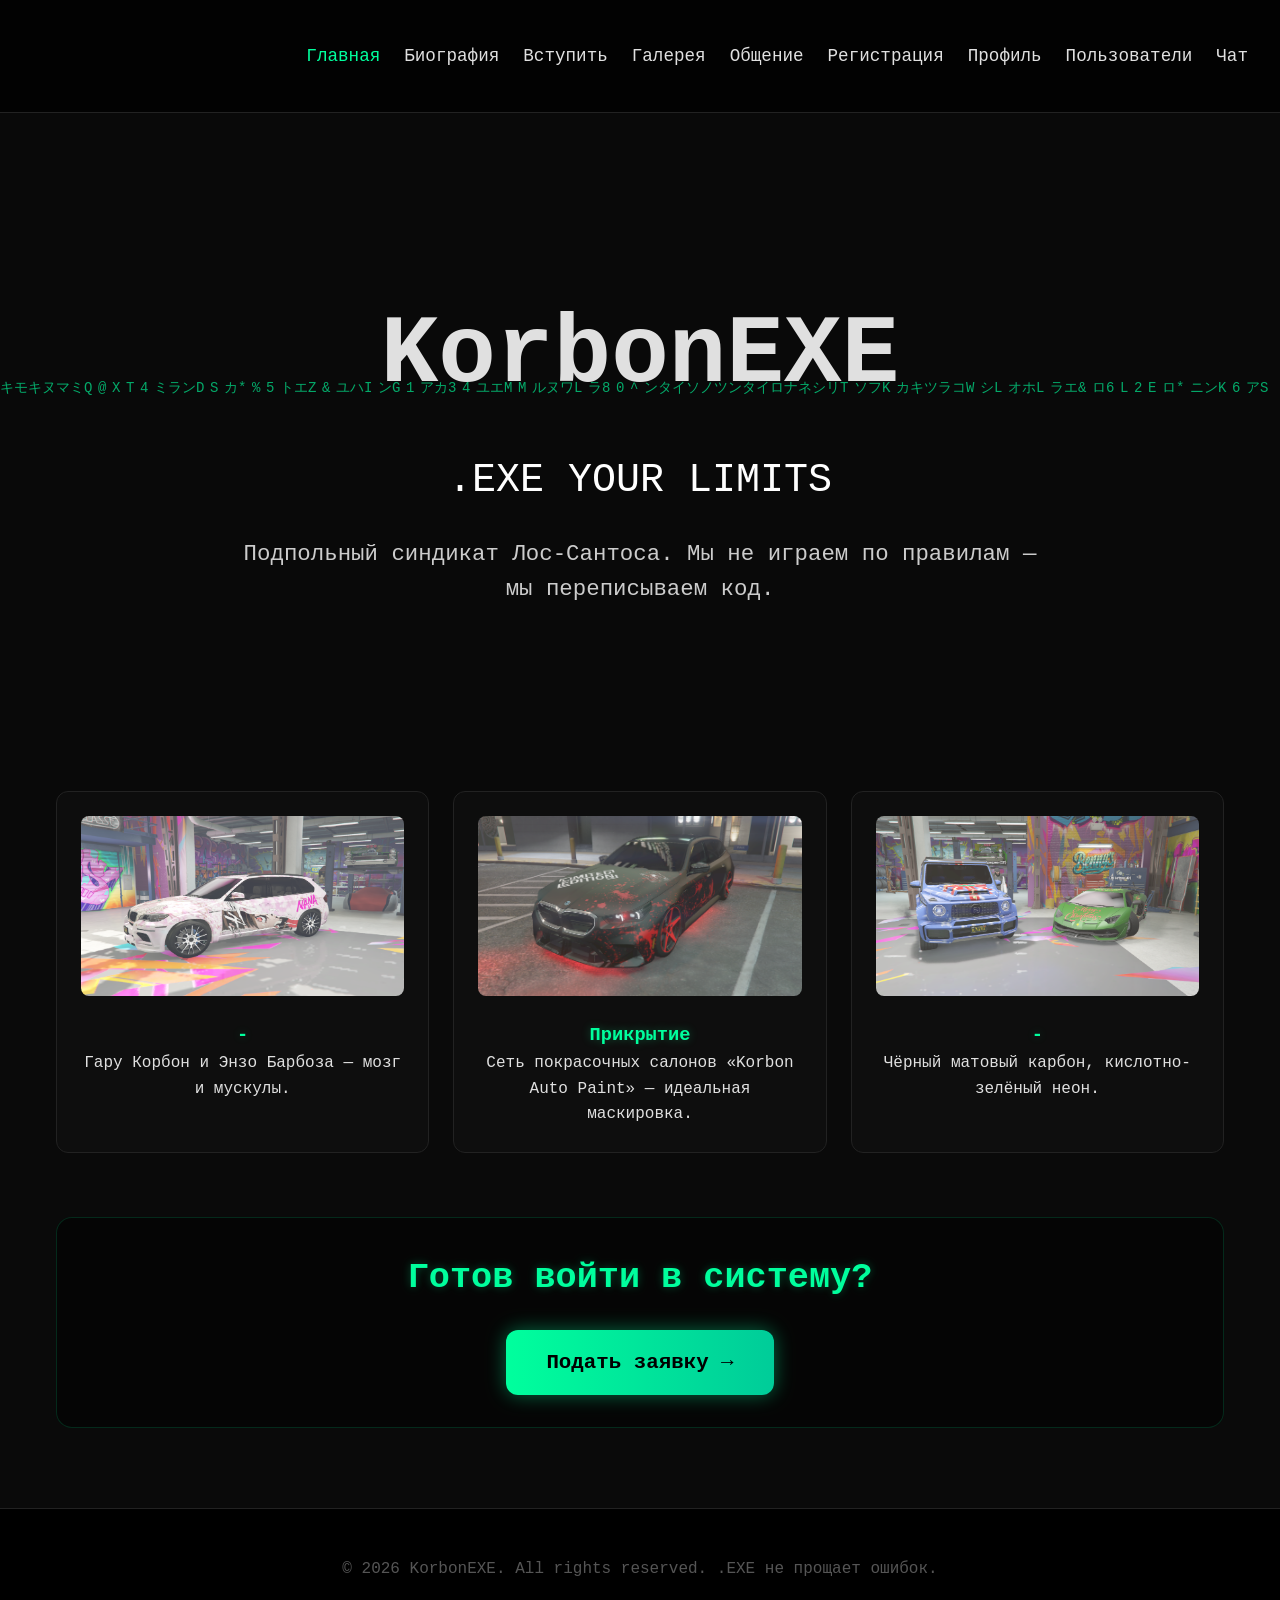
==== commit 0e23776c: "Add files via upload" ====
--- a/index.html
+++ b/index.html
@@ -27,6 +27,11 @@
         <li><a href="about.html">Биография</a></li>
         <li><a href="join.html">Вступить</a></li>
         <li><a href="gallery.html">Галерея</a></li>
+		<li><a href="voice.html">Общение</a></li>
+		<li><a href="register.html">Регистрация</a></li>
+<li><a href="profile.html">Профиль</a></li>
+<li><a href="users.html">Пользователи</a></li>
+<li><a href="chat.html">Чат</a></li>
       </ul>
     </nav>
   </header>
--- a/style.css
+++ b/style.css
@@ -556,4 +556,411 @@
   .join-requirements li {
     font-size: 1.05rem;
   }
+}
+/* Авторизация и кабинет */
+.auth-section {
+  padding: 6rem 1rem 4rem;
+}
+
+.auth-wrapper {
+  background: rgba(0,0,0,0.85);
+  backdrop-filter: blur(12px);
+  padding: 3rem;
+  border-radius: 16px;
+  border: 1px solid rgba(0,255,157,0.1);
+  max-width: 500px;
+  margin: 0 auto;
+  text-align: center;
+}
+
+.auth-wrapper h2 {
+  margin-bottom: 1.5rem;
+  font-size: 2.8rem;
+}
+
+.auth-subtitle {
+  font-size: 1.2rem;
+  color: #bbb;
+  margin-bottom: 2rem;
+}
+
+.auth-form .form-group {
+  margin-bottom: 1.5rem;
+  text-align: left;
+}
+
+.auth-form label {
+  display: block;
+  margin-bottom: 0.5rem;
+  color: #aaa;
+}
+
+.auth-form input {
+  width: 100%;
+  padding: 0.9rem;
+  background: #0d0d0d;
+  border: 1px solid #222;
+  border-radius: 8px;
+  color: var(--text);
+  font-size: 1rem;
+}
+
+.auth-link {
+  margin-top: 1.5rem;
+  color: #888;
+}
+
+.auth-link a {
+  color: var(--accent);
+  text-decoration: none;
+}
+
+.auth-message {
+  margin-top: 1.5rem;
+  padding: 1rem;
+  border-radius: 8px;
+}
+
+.auth-message.success { background: rgba(0,255,157,0.15); color: var(--accent); }
+.auth-message.error { background: rgba(255,45,85,0.15); color: var(--danger); }
+
+/* Личный кабинет */
+.cabinet-section { padding: 6rem 1rem 4rem; }
+
+.cabinet-wrapper {
+  background: rgba(0,0,0,0.85);
+  backdrop-filter: blur(12px);
+  padding: 3rem;
+  border-radius: 16px;
+  border: 1px solid rgba(0,255,157,0.1);
+  max-width: 600px;
+  margin: 0 auto;
+  text-align: center;
+}
+
+.user-card {
+  background: rgba(17,17,17,0.7);
+  padding: 2rem;
+  border-radius: 12px;
+  margin-bottom: 2rem;
+  border: 1px solid #222;
+}
+
+.user-card h3 {
+  margin-bottom: 1.5rem;
+}
+
+.status.pending { color: #ff9d00; background: rgba(255,157,0,0.15); }
+.status.approved { color: var(--accent); background: rgba(0,255,157,0.15); }
+
+.action-btn {
+  padding: 1rem 2rem;
+  background: var(--danger);
+  color: #fff;
+  border: none;
+  border-radius: 8px;
+  font-size: 1.1rem;
+  cursor: pointer;
+  transition: background .3s;
+}
+
+.action-btn:hover { background: #ff4d4d; }
+
+.cabinet-note {
+  color: #888;
+  font-style: italic;
+}
+/* Голосовые каналы */
+.voice-section {
+  padding: 6rem 1rem 4rem;
+}
+
+.voice-header {
+  text-align: center;
+  margin-bottom: 4rem;
+}
+
+.voice-header h2 {
+  font-size: 3.2rem;
+  margin-bottom: 1rem;
+}
+
+.voice-channels {
+  display: grid;
+  grid-template-columns: repeat(auto-fit, minmax(320px, 1fr));
+  gap: 1.5rem;
+  margin-bottom: 3rem;
+}
+
+.channel-card {
+  background: rgba(17,17,17,0.75);
+  border-radius: 12px;
+  padding: 1.5rem;
+  border: 1px solid #222;
+  transition: all .4s;
+}
+
+.channel-card:hover {
+  transform: translateY(-8px);
+  box-shadow: 0 15px 40px rgba(0,255,157,0.2);
+  border-color: var(--accent);
+}
+
+.channel-info {
+  display: flex;
+  align-items: center;
+  gap: 1rem;
+  margin-bottom: 1rem;
+}
+
+.channel-info i {
+  font-size: 1.5rem;
+  color: var(--accent);
+}
+
+.channel-info h3 {
+  margin: 0;
+  flex: 1;
+}
+
+.status {
+  font-size: 0.9rem;
+  padding: 0.3rem 0.8rem;
+  border-radius: 12px;
+  background: rgba(0,255,157,0.15);
+  color: var(--accent);
+}
+
+.status::before {
+  content: "● ";
+  color: var(--accent);
+}
+
+.locked .status {
+  background: rgba(255,45,85,0.15);
+  color: var(--danger);
+}
+
+.locked .status::before {
+  color: var(--danger);
+}
+
+.channel-users {
+  display: flex;
+  flex-direction: column;
+  gap: 0.8rem;
+}
+
+.user {
+  display: flex;
+  align-items: center;
+  gap: 0.8rem;
+  font-size: 0.95rem;
+}
+
+.avatar {
+  width: 32px;
+  height: 32px;
+  border-radius: 50%;
+  background: #444;
+}
+
+.muted {
+  color: #888;
+}
+
+.locked-text {
+  text-align: center;
+  color: #888;
+  font-style: italic;
+  margin-top: 1rem;
+}
+
+.voice-info {
+  text-align: center;
+  margin-top: 3rem;
+}
+
+.voice-info p {
+  font-size: 1.2rem;
+  margin-bottom: 1.5rem;
+  color: #bbb;
+}
+
+/* Мобильная адаптация */
+@media (max-width: 768px) {
+  .voice-channels {
+    grid-template-columns: 1fr;
+  }
+
+  .voice-header h2 {
+    font-size: 2.6rem;
+  }
+}
+/* Система уровней доступа */
+.levels-section {
+  padding: 6rem 1rem 4rem;
+}
+
+.levels-wrapper {
+  background: rgba(0,0,0,0.88);
+  backdrop-filter: blur(14px);
+  padding: 3.5rem;
+  border-radius: 20px;
+  border: 1px solid rgba(0,255,157,0.1);
+  box-shadow: 0 25px 70px #000;
+  max-width: 1200px;
+  margin: 0 auto;
+}
+
+.levels-subtitle {
+  text-align: center;
+  font-size: 1.4rem;
+  color: #ddd;
+  margin-bottom: 4rem;
+  line-height: 1.8;
+}
+
+.levels-grid {
+  display: grid;
+  grid-template-columns: repeat(auto-fit, minmax(320px, 1fr));
+  gap: 2rem;
+  margin: 0 0 4rem;
+}
+
+.level-card {
+  background: rgba(17,17,17,0.75);
+  border-radius: 16px;
+  padding: 2rem;
+  border: 1px solid #222;
+  transition: all .5s ease;
+}
+
+.level-card:hover {
+  transform: translateY(-15px);
+  box-shadow: 0 20px 60px rgba(0,255,157,0.25);
+  border-color: var(--accent);
+}
+
+.level-header {
+  display: flex;
+  align-items: center;
+  gap: 1rem;
+  margin-bottom: 1.5rem;
+}
+
+.level-number {
+  width: 60px;
+  height: 60px;
+  background: var(--accent);
+  color: #000;
+  font-size: 2rem;
+  font-weight: bold;
+  display: flex;
+  align-items: center;
+  justify-content: center;
+  border-radius: 50%;
+  box-shadow: 0 0 20px rgba(0,255,157,0.5);
+}
+
+.level-card.elite .level-number {
+  background: #ff2d55;
+  box-shadow: 0 0 25px rgba(255,45,85,0.6);
+}
+
+.level-header h2 {
+  margin: 0;
+  font-size: 2rem;
+}
+
+.status {
+  font-size: 0.9rem;
+  padding: 0.4rem 1rem;
+  border-radius: 20px;
+  background: rgba(0,255,157,0.15);
+  color: var(--accent);
+}
+
+.status.pending {
+  background: rgba(255,157,0,0.15);
+  color: #ff9d00;
+}
+
+.status.elite {
+  background: rgba(255,45,85,0.15);
+  color: var(--danger);
+}
+
+.level-content ul {
+  list-style: none;
+  padding: 0;
+  margin: 1rem 0;
+}
+
+.level-content li {
+  margin: 0.8rem 0;
+  padding-left: 1.8rem;
+  position: relative;
+}
+
+.level-content li::before {
+  content: "→";
+  color: var(--accent);
+  position: absolute;
+  left: 0;
+  font-weight: bold;
+}
+
+.levels-footer {
+  text-align: center;
+  margin-top: 4rem;
+}
+
+.levels-footer p {
+  font-size: 1.3rem;
+  color: #bbb;
+  margin-bottom: 2rem;
+}
+
+/* Мобильная адаптация */
+@media (max-width: 768px) {
+  .levels-grid {
+    grid-template-columns: 1fr;
+  }
+
+  .level-header h2 {
+    font-size: 1.8rem;
+  }
+
+  .level-number {
+    width: 50px;
+    height: 50px;
+    font-size: 1.6rem;
+  }
+}
+/* Кнопка подключения */
+.join-channel-btn {
+  width: 100%;
+  margin-top: 1rem;
+  padding: 1rem;
+  background: linear-gradient(90deg, var(--accent), #00cc99);
+  color: #000;
+  border: none;
+  border-radius: 8px;
+  font-size: 1.2rem;
+  cursor: pointer;
+  transition: all .3s;
+}
+
+.join-channel-btn:hover {
+  box-shadow: 0 0 30px var(--accent);
+}
+
+.join-channel-btn.active {
+  background: linear-gradient(90deg, var(--danger), #ff4d4d);
+  color: #fff;
+}
+
+.join-channel-btn.active:hover {
+  box-shadow: 0 0 30px var(--danger);
 }
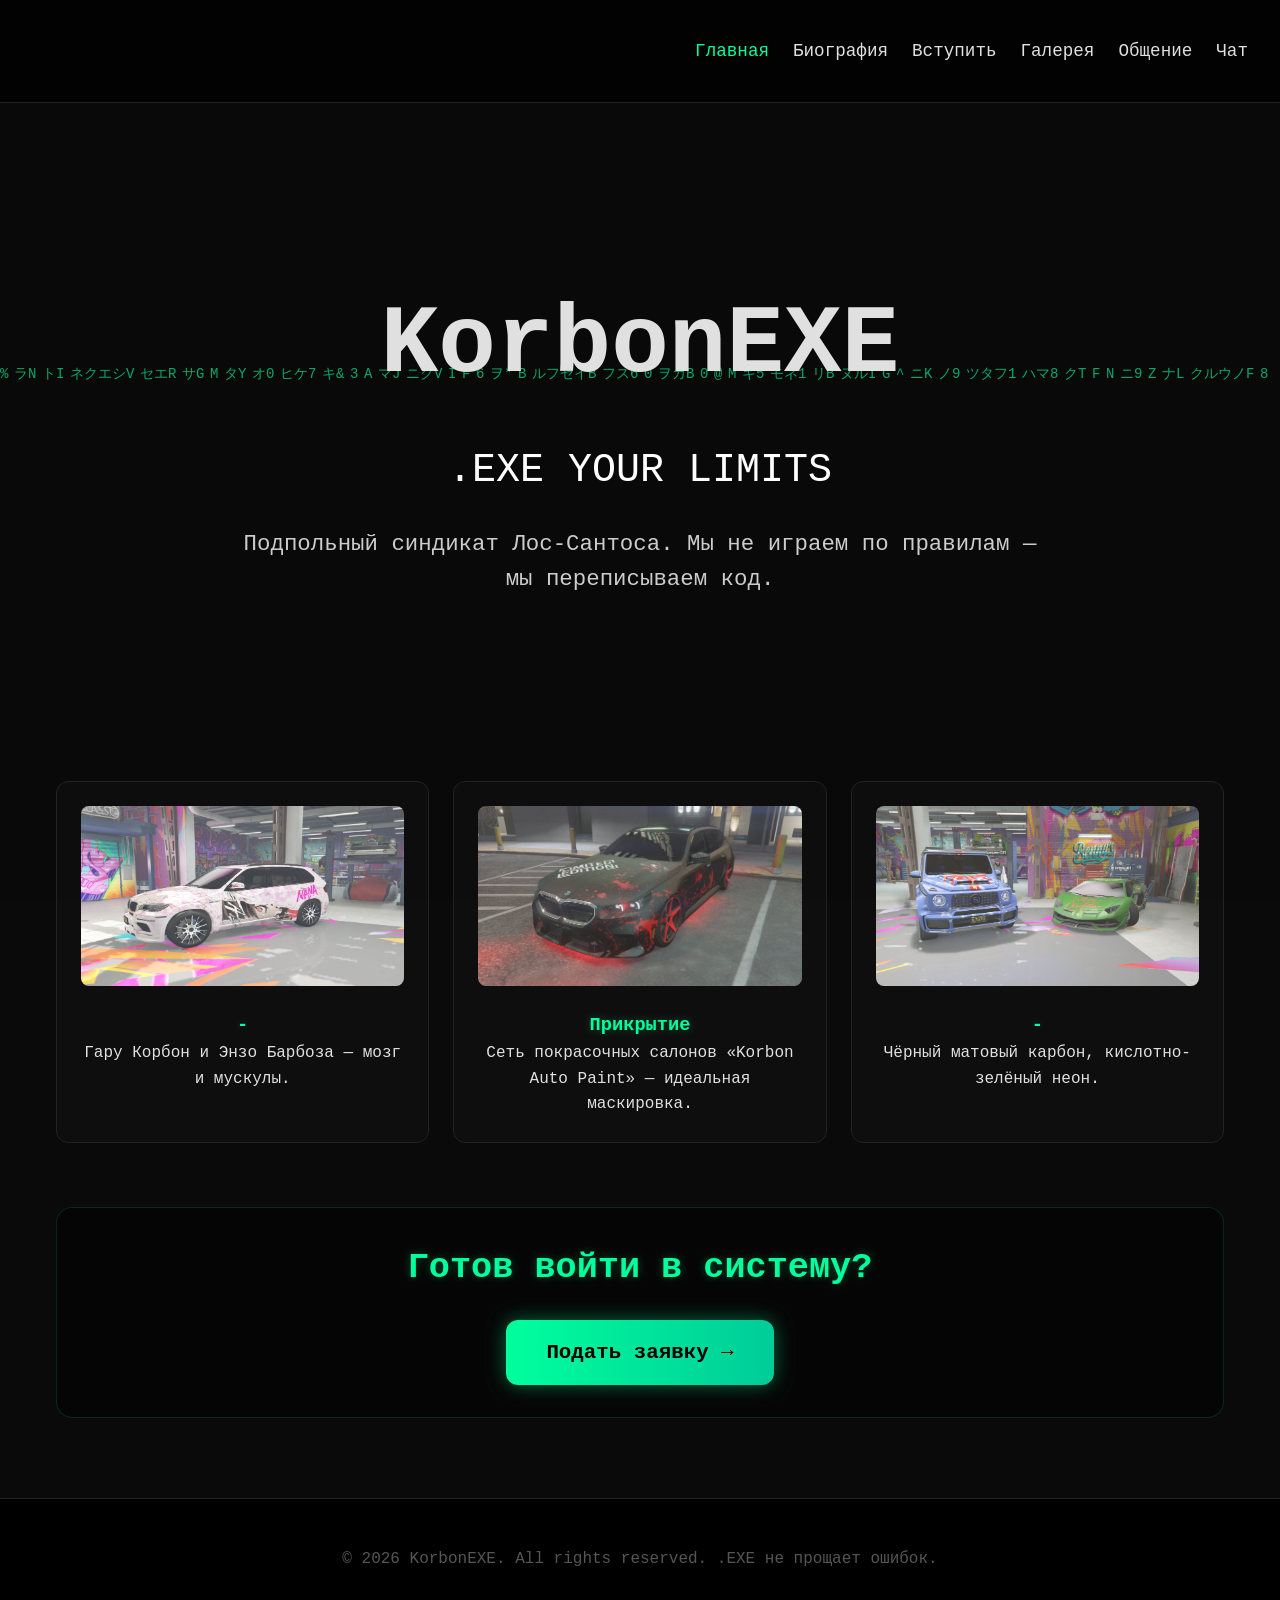
==== commit 08052f40: "Update index.html" ====
--- a/index.html
+++ b/index.html
@@ -28,10 +28,7 @@
         <li><a href="join.html">Вступить</a></li>
         <li><a href="gallery.html">Галерея</a></li>
 		<li><a href="voice.html">Общение</a></li>
-		<li><a href="register.html">Регистрация</a></li>
-<li><a href="profile.html">Профиль</a></li>
-<li><a href="users.html">Пользователи</a></li>
-<li><a href="chat.html">Чат</a></li>
+		<li><a href="chat.html">Чат</a></li>
       </ul>
     </nav>
   </header>
--- a/style.css
+++ b/style.css
@@ -3,32 +3,30 @@
   --card: #111;
   --text: #e0e0e0;
   --accent: #00ff9d;
+  --danger: #ff2d55;
   --border: #222;
 }
 
-* {
-  margin: 0;
-  padding: 0;
-  box-sizing: border-box;
-}
+* { margin:0; padding:0; box-sizing:border-box; }
 
 body {
-  background: var(--bg);
-  color: var(--text);
-  font-family: 'Courier New', Courier, monospace;
-  line-height: 1.6;
-  min-height: 100vh;
-  overflow-x: hidden;
+  background:var(--bg);
+  color:var(--text);
+  font-family:'Courier New',monospace;
+  line-height:1.6;
+  min-height:100vh;
+  overflow-x:hidden;
+  padding-bottom:80px;
 }
 
 #matrix-canvas {
-  position: fixed;
-  inset: 0;
-  width: 100%;
-  height: 100%;
-  z-index: -2;
-  opacity: 0.65;
-  pointer-events: none;
+  position:fixed;
+  inset:0;
+  width:100%;
+  height:100%;
+  z-index:-2;
+  opacity:.65;
+  pointer-events:none;
 }
 
 /* Шапка */
@@ -46,9 +44,9 @@
 }
 
 .logo-container video {
-  height: 70px;               /* высота как была у картинки */
+  height: 60px;               /* высота как была у картинки */
   width: auto;
-  max-width: 250px;           /* если видео широкое — ограничь */
+  max-width: 70px;           /* если видео широкое — ограничь */
   filter: drop-shadow(0 0 15px var(--accent)) drop-shadow(0 0 30px rgba(0,255,157,0.4));
   transition: all 0.4s ease;
   object-fit: contain;        /* сохраняет пропорции */
@@ -963,4 +961,76 @@
 
 .join-channel-btn.active:hover {
   box-shadow: 0 0 30px var(--danger);
-}+}
+}
+
+/* Аватары */
+.avatar {
+  width:120px;
+  height:120px;
+  border-radius:50%;
+  object-fit:cover;
+  border:3px solid var(--accent);
+  box-shadow:0 0 25px rgba(0,255,157,.5);
+  margin-bottom:1rem;
+}
+
+/* Кнопки */
+.submit-btn,.neon-btn {
+  width:100%;
+  padding:1rem;
+  background:linear-gradient(90deg,var(--accent),#00cc99);
+  color:#000;
+  border:none;
+  border-radius:8px;
+  font-size:1.1rem;
+  font-weight:bold;
+  cursor:pointer;
+  transition:all .3s;
+}
+
+.submit-btn:hover,.neon-btn:hover {
+  transform:translateY(-3px);
+  box-shadow:0 10px 25px rgba(0,255,157,.4);
+}
+
+/* Футер */
+.fixed-footer {
+  position:fixed;
+  bottom:0;
+  left:0;
+  right:0;
+  background:rgba(0,0,0,.92);
+  border-top:2px solid var(--accent);
+  padding:.9rem;
+  text-align:center;
+  color:#aaa;
+  font-size:.9rem;
+  z-index:999;
+  box-shadow:0 -8px 30px rgba(0,0,0,.7);
+}
+
+/* Анимации */
+@keyframes glowPulse {
+  0%,100% { text-shadow:0 0 30px var(--accent); }
+  50% { text-shadow:0 0 60px var(--accent),0 0 80px rgba(0,255,157,.6); }
+}
+
+.fade-in {
+  opacity:0;
+  transform:translateY(30px);
+  transition:opacity .9s ease-out,transform .9s ease-out;
+}
+
+.fade-in.visible { opacity:1; transform:translateY(0); }
+
+/* Responsive */
+@media (max-width:768px) {
+  .navbar { flex-direction:column; gap:1rem; padding:1rem; }
+  .navbar ul { flex-wrap:wrap; justify-content:center; gap:1rem; }
+  .hero { padding:6rem 1rem 4rem; }
+  .hero-title { font-size:4rem; }
+  .profile-card { padding:2rem 1rem; }
+  .fixed-footer { padding:.7rem; font-size:.85rem; }
+  body { padding-bottom:70px; }
+}
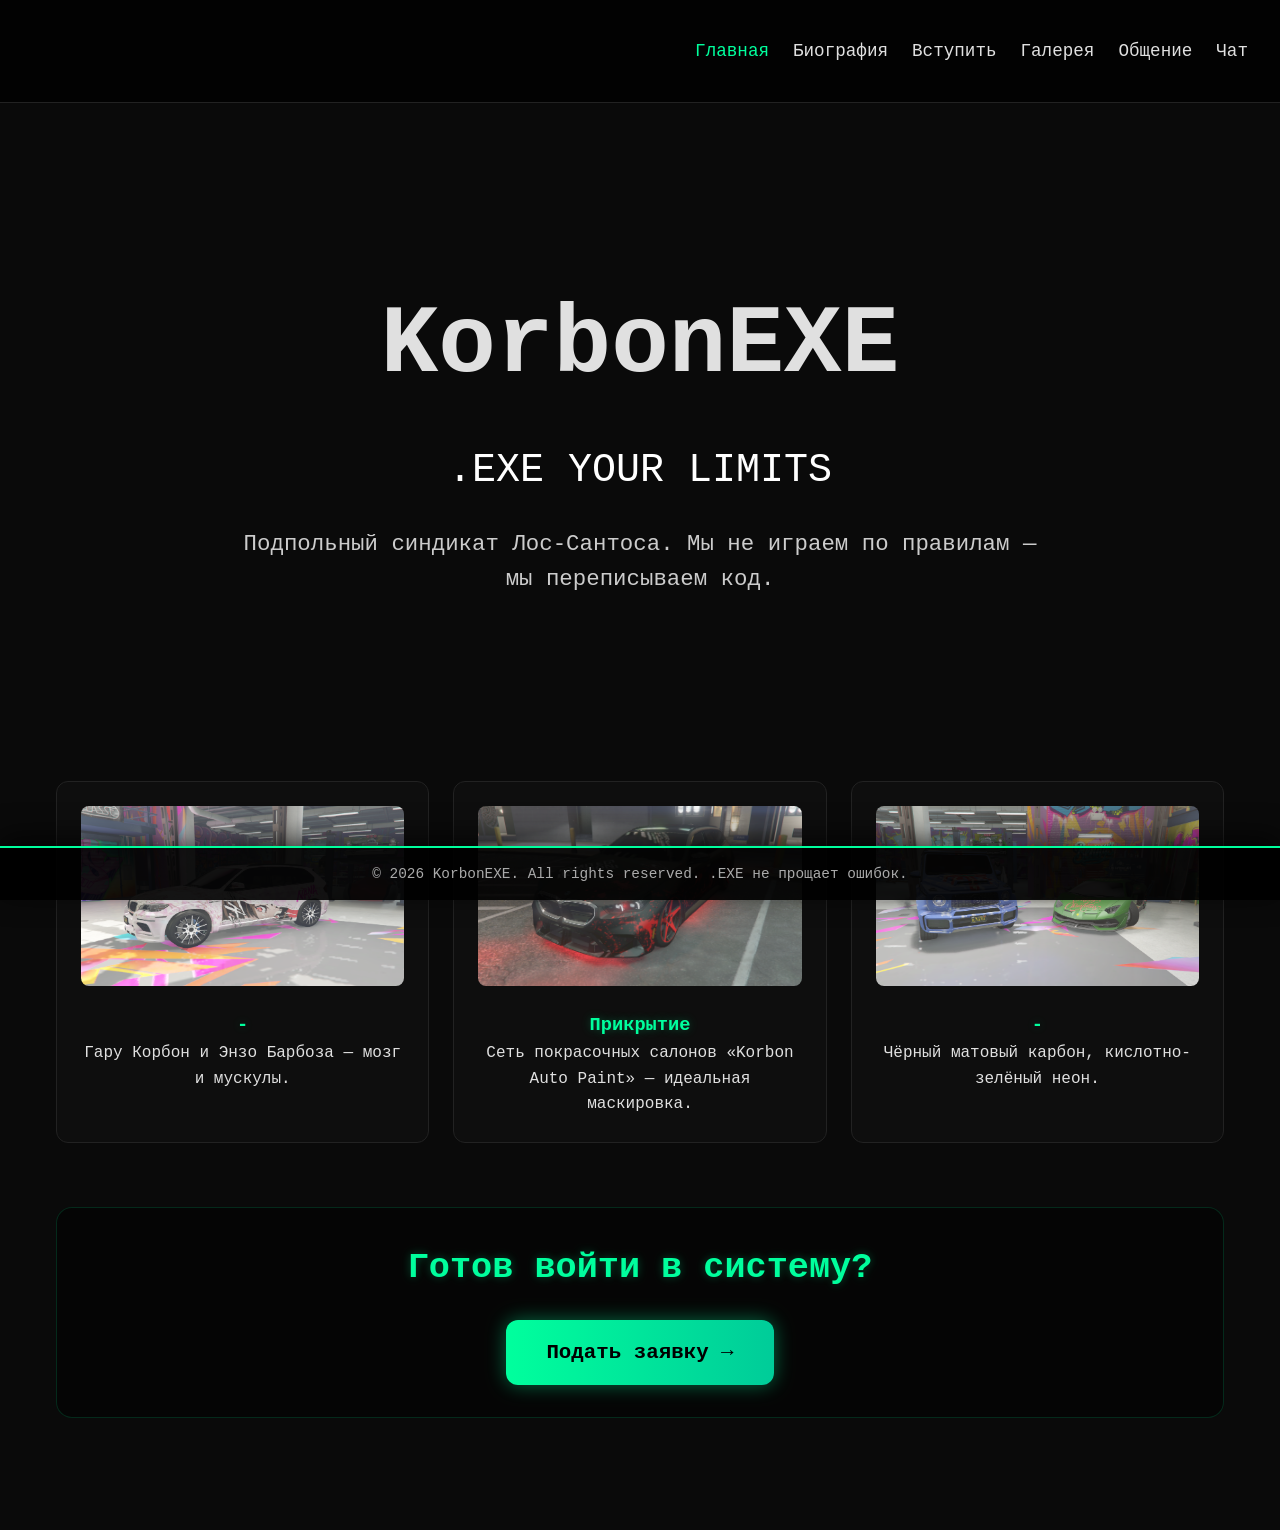
==== commit 1fc58ac4: "Update index.html" ====
--- a/index.html
+++ b/index.html
@@ -68,7 +68,7 @@
 </div>
   </section>
 
-  <footer>
+  <footer class="fixed-footer">
     <p>© 2026 KorbonEXE. All rights reserved. .EXE не прощает ошибок.</p>
   </footer>
 
--- a/style.css
+++ b/style.css
@@ -1034,3 +1034,138 @@
   .fixed-footer { padding:.7rem; font-size:.85rem; }
   body { padding-bottom:70px; }
 }
+/* Красивый современный чат */
+.chat-section {
+  padding: 6rem 1rem 4rem;
+  max-width: 900px;
+  margin: 0 auto;
+}
+
+.chat-header {
+  text-align: center;
+  margin-bottom: 2rem;
+}
+
+.chat-header h2 {
+  font-size: 2.8rem;
+  margin-bottom: 0.5rem;
+  color: var(--accent);
+  text-shadow: 0 0 15px rgba(0,255,157,0.5);
+}
+
+.chat-header p {
+  font-size: 1.1rem;
+  color: #aaa;
+}
+
+.chat-messages {
+  min-height: 400px;
+  max-height: 70vh;
+  overflow-y: auto;
+  background: rgba(17,17,17,0.75);
+  border-radius: 16px;
+  padding: 1.5rem;
+  border: 1px solid rgba(0,255,157,0.15);
+  box-shadow: inset 0 0 30px rgba(0,0,0,0.6);
+  margin-bottom: 1.5rem;
+  scrollbar-width: thin;
+  scrollbar-color: var(--accent) #111;
+}
+
+.chat-messages::-webkit-scrollbar {
+  width: 8px;
+}
+
+.chat-messages::-webkit-scrollbar-track {
+  background: #111;
+}
+
+.chat-messages::-webkit-scrollbar-thumb {
+  background: var(--accent);
+  border-radius: 4px;
+}
+
+.chat-message {
+  margin: 1rem 0;
+  padding: 1rem 1.2rem;
+  border-radius: 12px;
+  max-width: 80%;
+  word-wrap: break-word;
+  animation: messageAppear 0.4s ease-out;
+}
+
+.chat-message:not(.own) {
+  background: rgba(50,50,50,0.7);
+  border: 1px solid #333;
+  align-self: flex-start;
+  margin-right: auto;
+}
+
+.chat-message.own {
+  background: linear-gradient(135deg, rgba(0,255,157,0.15), rgba(0,204,153,0.15));
+  border: 1px solid var(--accent);
+  box-shadow: 0 0 20px rgba(0,255,157,0.25);
+  margin-left: auto;
+  text-align: right;
+}
+
+.message-header {
+  display: flex;
+  justify-content: space-between;
+  align-items: center;
+  margin-bottom: 0.4rem;
+  font-size: 0.9rem;
+  opacity: 0.8;
+}
+
+.message-header strong {
+  color: var(--accent);
+}
+
+.message-text {
+  font-size: 1rem;
+  line-height: 1.4;
+}
+
+@keyframes messageAppear {
+  from { opacity: 0; transform: translateY(15px); }
+  to { opacity: 1; transform: translateY(0); }
+}
+
+.chat-form {
+  display: flex;
+  flex-wrap: wrap;
+  gap: 1rem;
+  margin-bottom: 1rem;
+}
+
+.chat-form input {
+  flex: 1;
+  min-width: 200px;
+  padding: 0.9rem 1.2rem;
+  background: rgba(17,17,17,0.8);
+  border: 1px solid #333;
+  border-radius: 10px;
+  color: var(--text);
+  font-size: 1rem;
+}
+
+.chat-form button {
+  padding: 0.9rem 1.8rem;
+}
+
+.clear-chat {
+  background: var(--danger);
+  color: white;
+  border: none;
+  padding: 0.9rem 1.5rem;
+  border-radius: 8px;
+  cursor: pointer;
+  display: block;
+  margin: 1rem auto;
+  transition: background .3s;
+}
+
+.clear-chat:hover {
+  background: #ff4d4d;
+}
